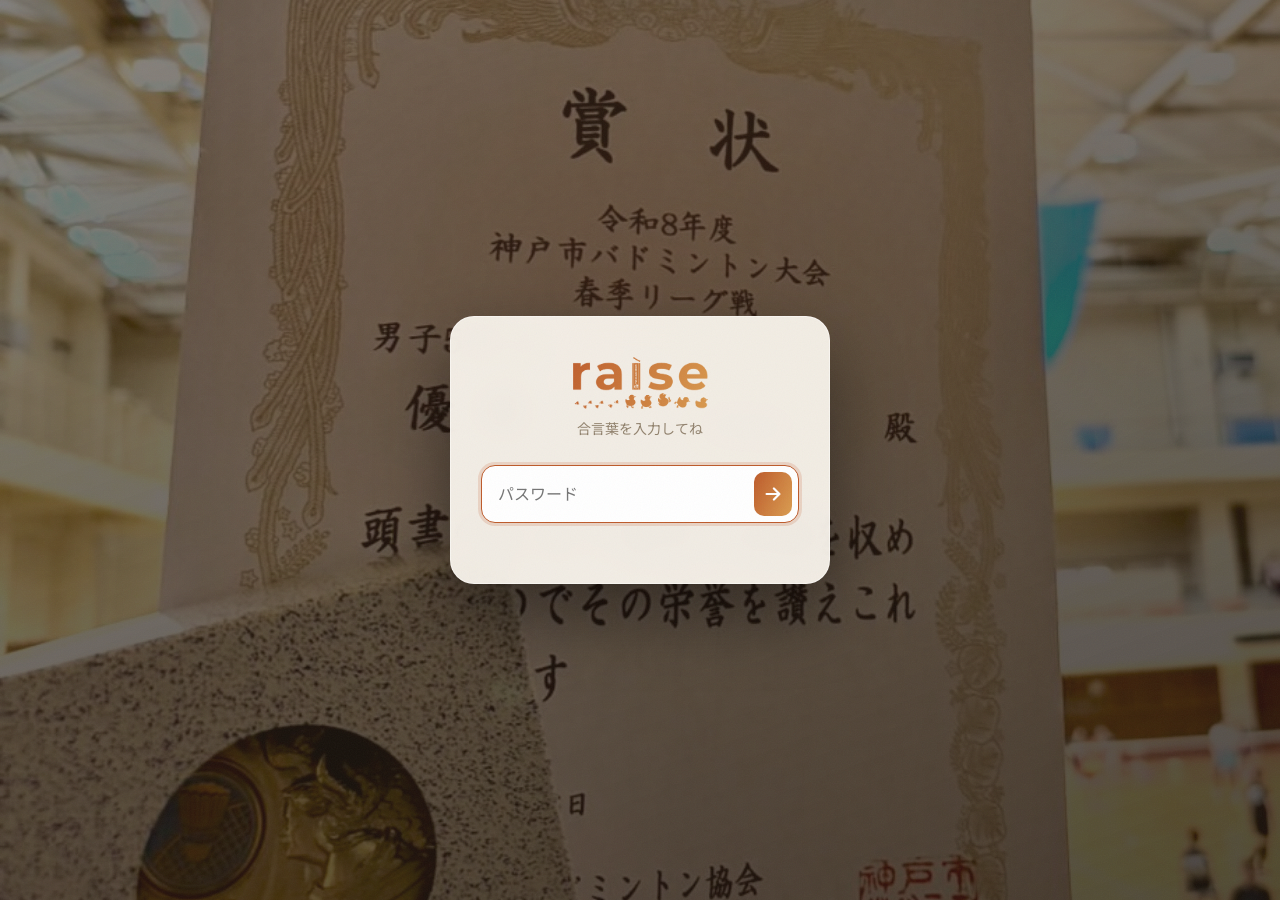
==== index.html @ 0c176c94 "お問い合わせ: 連絡先を必須に（メール/LINE名など） 送信者の連絡先が未記入だと返信できない穴を解消。連絡先欄を必須化し、メール以外 (LINE名等)も可に。本文に連絡先を明記＋メール形式ならRe" ====
<!DOCTYPE html>
<html lang="ja">
<head>
  <meta charset="UTF-8" />
  <meta name="viewport" content="width=device-width, initial-scale=1.0, viewport-fit=cover" />
  <meta name="theme-color" content="#f3ebdd" />
  <!-- iOSが住所/電話/日付を勝手にリンク(マップ等)化するのを無効化 -->
  <meta name="format-detection" content="telephone=no, date=no, address=no, email=no" />
  <title>raise | Badminton Team</title>
  <meta name="description" content="バドミントンチーム raise の公式ホームページ。神戸市バドミントン大会 春季リーグ戦 男子5部A 優勝。一緒に高みを目指す仲間を募集中。" />
  <link rel="preconnect" href="https://fonts.googleapis.com" />
  <link rel="preconnect" href="https://fonts.gstatic.com" crossorigin />
  <link href="https://fonts.googleapis.com/css2?family=Fraunces:ital,opsz,wght@0,9..144,500;0,9..144,600;0,9..144,900;1,9..144,500&family=Inter:wght@400;500;600;700;800;900&family=Noto+Sans+JP:wght@400;500;700;900&family=Shippori+Mincho:wght@500;600;700;800&display=swap" rel="stylesheet" />
  <link rel="stylesheet" href="styles.css?v=20260613e" />
</head>
<body>
  <!-- ===== ログインゲート ===== -->
  <div id="login" class="login">
    <!-- 背景はギャラリーの画像をランダムに流す（JSで gallery.json から生成）。
         下の4枚は読み込み前/失敗時のフォールバック。 -->
    <div class="login__slides" id="loginSlides" aria-hidden="true">
      <div class="login__slide" style="background-image:url('images/photo2.jpeg')"></div>
      <div class="login__slide" style="background-image:url('images/photo5.jpeg')"></div>
      <div class="login__slide" style="background-image:url('images/photo3.jpeg')"></div>
      <div class="login__slide" style="background-image:url('images/photo1.jpeg')"></div>
    </div>
    <div class="login__overlay" aria-hidden="true"></div>
    <form id="loginForm" class="login__card" autocomplete="off">
      <div class="login__logo" role="img" aria-label="raise"></div>
      <p class="login__lead">合言葉を入力してね</p>
      <div class="login__field">
        <input
          id="passcode"
          type="password"
          inputmode="text"
          placeholder="パスワード"
          aria-label="パスワード"
          autocomplete="off"
        />
        <button type="submit" class="login__btn" aria-label="入る">
          <svg viewBox="0 0 24 24" width="22" height="22" fill="none" stroke="currentColor" stroke-width="2.4" stroke-linecap="round" stroke-linejoin="round"><path d="M5 12h14M13 6l6 6-6 6"/></svg>
        </button>
      </div>
      <p id="loginError" class="login__error" role="alert"></p>
    </form>
  </div>

  <!-- ===== ホームページ本体 ===== -->
  <div id="site" class="site" hidden>
    <!-- ヘッダー -->
    <header class="header" id="header">
      <a href="#top" class="brand" aria-label="raise"></a>
      <nav class="nav" id="nav">
        <a href="#about">About</a>
        <a href="#champions">Champions</a>
        <a href="#gallery">Gallery</a>
        <a href="#movie">動画</a>
        <a href="#availability">空き状況</a>
        <a href="tools/yoyaku.html">予約準備</a>
        <a href="#join">Members</a>
        <a href="#contact">問い合わせ</a>
      </nav>
      <button class="nav-toggle" id="navToggle" aria-label="メニュー" aria-expanded="false">
        <span></span><span></span><span></span>
      </button>
    </header>

    <!-- ヒーロー（集合写真は切り取らず全体表示） -->
    <section class="hero" id="top">
      <div class="hero__inner">
        <div class="hero__text">
          <p class="hero__tag">BADMINTON TEAM</p>
          <h1 class="hero__title" aria-label="raise"></h1>
          <p class="hero__sub">挑戦。さらなる高みへ。</p>
          <p class="hero__lead"><span class="nowrap">年齢も経験も関係ない。</span><span class="nowrap">「うまくなりたい」という気持ちひとつで集まった、本気のバドミントンチーム</span></p>
          <div class="hero__actions">
            <a href="#availability" class="btn btn--primary">体育館の空き状況</a>
            <a href="#about" class="btn btn--ghost">チームを知る</a>
          </div>
        </div>
        <figure class="hero__photo">
          <img src="images/photo5.jpeg" alt="お揃いのチームTシャツで肩を組む raise のメンバー" loading="eager" />
        </figure>
      </div>
    </section>

    <!-- About -->
    <section class="section about" id="about">
      <div class="section__head reveal">
        <p class="section__tag">ABOUT</p>
        <h2 class="section__title">私たちについて</h2>
      </div>
      <div class="about__grid">
        <div class="about__text reveal">
          <p>
            <strong>raise（レイズ）</strong>は、バドミントンを通じて
            技術も気持ちも「引き上げていく」ことを大切にしているチームです。
          </p>
          <p>
            練習は夜の21:00〜23:00がメイン。基礎打ちから始めて、たっぷり練習、
            最後は試合形式で締めくくります。みんなで同じメニューに打ち込みます。
          </p>
        </div>
        <ul class="stats reveal">
          <li><span class="stats__num" data-count="9">0</span><span class="stats__label">メンバー</span></li>
          <li><span class="stats__num" data-count="2">0</span><span class="stats__label">週あたり練習</span></li>
          <li><span class="stats__num" data-count="1" data-suffix="冠">0</span><span class="stats__label">リーグ優勝</span></li>
        </ul>
      </div>

      <div class="features">
        <article class="feature reveal">
          <div class="feature__icon">
            <svg viewBox="0 0 24 24" fill="none" stroke="currentColor" stroke-width="1.6" stroke-linecap="round" stroke-linejoin="round"><path d="M5 4.5H19l-5.3 11.8h-3.4L5 4.5Z"/><path d="M7.5 4.5 10.7 16.3M12 4.5v11.8M16.5 4.5 13.3 16.3"/><circle cx="12" cy="18.7" r="2.6"/></svg>
          </div>
          <h3>練習が中心</h3>
          <p>基礎打ち30分→練習1時間→試合30分。練習がメインで、大会が近いと試合を回す日も</p>
        </article>
        <article class="feature reveal">
          <div class="feature__icon">
            <svg viewBox="0 0 24 24" fill="none" stroke="currentColor" stroke-width="1.6" stroke-linecap="round" stroke-linejoin="round"><circle cx="8.5" cy="8" r="2.7"/><path d="M3.5 20a5 5 0 0 1 10 0"/><circle cx="16" cy="8.7" r="2.2"/><path d="M14.5 13.6A4.8 4.8 0 0 1 20.5 18"/></svg>
          </div>
          <h3>あたたかい仲間</h3>
          <p>年齢も経験もバラバラ。それでも本気で打ち込める仲間たち</p>
        </article>
        <article class="feature reveal">
          <div class="feature__icon">
            <svg viewBox="0 0 24 24" fill="none" stroke="currentColor" stroke-width="1.6" stroke-linecap="round" stroke-linejoin="round"><path d="M7 4.5h10v4a5 5 0 0 1-10 0v-4Z"/><path d="M7 6.5H4.2v1.6a2.8 2.8 0 0 0 2.8 2.8M17 6.5h2.8v1.6a2.8 2.8 0 0 1-2.8 2.8"/><path d="M12 13.4V17M9 20.5h6M9.8 20.5l.4-3.6h3.6l.4 3.6"/></svg>
          </div>
          <h3>大会で勝つ</h3>
          <p>市民大会やリーグ戦に挑戦。本気で勝ちにいく。</p>
        </article>
      </div>
    </section>

    <!-- Champions（優勝） -->
    <section class="section champions" id="champions">
      <div class="champions__grid">
        <figure class="champions__photo reveal">
          <img src="images/photo1.jpeg" alt="神戸市バドミントン大会 春季リーグ戦 男子5部A 優勝の賞状とメダル" loading="lazy" />
        </figure>
        <div class="champions__text reveal">
          <p class="section__tag">CHAMPIONS</p>
          <h2 class="section__title">優勝、つかみました。</h2>
          <p class="champions__lead">
            令和8年度 神戸市バドミントン大会 春季リーグ戦・男子5部A。
            チーム raise は<strong>初出場で優勝</strong>を果たしました。次は4部！
          </p>
          <ul class="champions__list">
            <li><span>大会</span>神戸市バドミントン大会 春季リーグ戦</li>
            <li><span>部門</span>男子5部A</li>
            <li><span>結果</span>初出場で優勝 <svg class="ico-inline ico-inline--brand" viewBox="0 0 24 24" fill="none" stroke="currentColor" stroke-width="1.7" stroke-linecap="round" stroke-linejoin="round"><circle cx="12" cy="15" r="5"/><path d="M12 13.2v3.6M10.3 14.4l3.4 1.2M10.3 15.6l3.4-1.2"/><path d="m8.5 9.5-3-6.5M15.5 9.5l3-6.5M8.5 3h7"/></svg></li>
          </ul>
        </div>
      </div>
    </section>

    <!-- Spirit（円陣・全体表示） -->
    <section class="section spirit" id="spirit">
      <div class="spirit__grid">
        <div class="spirit__text reveal">
          <p class="section__tag">TEAM SPIRIT</p>
          <h2 class="spirit__quote">ひとつになって、<br />勝ちにいく。</h2>
          <p class="spirit__lead"><span class="nowrap">コートに立つ前の円陣。</span><span class="nowrap">声を出し、目を合わせ、</span><span class="nowrap">ここから raise はひとつになる。</span></p>
        </div>
        <figure class="spirit__photo reveal">
          <img src="images/photo2.jpeg" alt="試合前の円陣" loading="lazy" />
        </figure>
      </div>
    </section>

    <!-- Gallery（写真ギャラリー・全体表示のマソンリー） -->
    <section class="section gallery" id="gallery">
      <div class="section__head reveal">
        <p class="section__tag">GALLERY</p>
        <h2 class="section__title">ギャラリー</h2>
        <p class="section__desc">活動の様子</p>
      </div>
      <div class="gallery-tools reveal">
        <button type="button" class="btn btn--ghost gallery-tools__edit" id="galleryEditToggle">写真を編集</button>
        <div class="gallery-tools__actions is-hidden" id="galleryEditActions">
          <span class="gallery-tools__count" id="gallerySelCount">0枚選択中</span>
          <button type="button" class="btn gallery-tools__del" id="gallerySelDelete">選択を削除</button>
          <button type="button" class="btn btn--primary" id="galleryEditDone">完了</button>
        </div>
      </div>
      <p class="gallery-tools__hint is-hidden" id="galleryEditHint">タップで選択／名前を入力して「完了」で保存</p>
      <div class="gallery-grid reveal" id="galleryGrid">
        <figure class="gallery__item">
          <img src="images/photo5.jpeg" alt="お揃いのチームTシャツで肩を組む raise のメンバー" loading="lazy" />
        </figure>
        <figure class="gallery__item">
          <img src="images/photo2.jpeg" alt="試合前の円陣" loading="lazy" />
        </figure>
        <figure class="gallery__item">
          <img src="images/photo3.jpeg" alt="優勝メダルと賞状を手にするメンバー" loading="lazy" />
        </figure>
        <figure class="gallery__item">
          <img src="images/photo1.jpeg" alt="優勝の賞状とメダル" loading="lazy" />
        </figure>
      </div>

      <!-- 写真の追加（編集モード内に表示） -->
      <div class="uploader reveal is-hidden" id="photoUploader">
        <p class="uploader__title">写真を追加</p>
        <form class="uploader__form" id="photoUpForm">
          <label class="uploader__drop" id="photoDrop">
            <input type="file" id="photoFiles" accept="image/*" multiple hidden />
            <span>タップして写真を選択（複数OK）</span>
          </label>
          <div class="uploader__previews" id="photoPreviews"></div>
          <div class="uploader__foot">
            <button type="submit" class="btn btn--primary">登録する</button>
          </div>
          <p class="uploader__msg" id="photoMsg" role="status"></p>
        </form>
      </div>
    </section>

    <!-- Movie（参考動画 + 暗号化された限定動画） -->
    <section class="section movie" id="movie">
      <div class="section__head reveal">
        <p class="section__tag">MOVIE</p>
        <h2 class="section__title">練習動画</h2>
        <p class="section__desc">非公開動画はYouTubeでログインして再生、限定公開動画はパスワードを入れたら見られます。</p>
      </div>

      <div class="gallery-tools reveal">
        <button type="button" class="btn btn--ghost" id="videoEditToggle">動画を編集</button>
      </div>
      <p class="gallery-tools__hint is-hidden" id="videoEditHint">名前を直すと「編集をやめる」で保存・×で削除。下のフォームから追加もできるよ</p>

      <!-- 非公開動画（🔒・YouTubeで再生） -->
      <div class="vault reveal">
        <div class="vault__head">
          <span class="vault__lock"><svg viewBox="0 0 24 24" fill="none" stroke="currentColor" stroke-width="1.7" stroke-linecap="round" stroke-linejoin="round"><rect x="4.5" y="10" width="15" height="10.5" rx="2.4"/><path d="M8 10V7a4 4 0 0 1 8 0v3"/><circle cx="12" cy="15" r="1.4"/><path d="M12 16.4v1.8"/></svg></span>
          <div>
            <strong>非公開動画</strong>
            <p>タイトルをタップするとYouTubeで再生</p>
          </div>
        </div>
        <div class="video-list" id="videoGrid"></div>
      </div>

      <!-- 限定公開動画（🔗・パスワード保護でサイト内再生） -->
      <div class="vault reveal" id="vault">
        <div class="vault__head">
          <span class="vault__lock"><svg viewBox="0 0 24 24" fill="none" stroke="currentColor" stroke-width="1.7" stroke-linecap="round" stroke-linejoin="round"><path d="M9.5 14.5 14.5 9.5"/><path d="M11.4 7.6 13 6a3.7 3.7 0 0 1 5.2 5.2l-1.6 1.6"/><path d="M12.6 16.4 11 18a3.7 3.7 0 0 1-5.2-5.2l1.6-1.6"/></svg></span>
          <div>
            <strong>限定公開動画（メンバー限定）</strong>
            <p>メンバー限定の動画。パスワードを入力してね</p>
          </div>
        </div>
        <form class="vault__form" id="vaultForm" autocomplete="off">
          <input type="password" id="vaultPass" placeholder="動画用パスワード（数字）" aria-label="動画用パスワード（数字）" inputmode="numeric" pattern="[0-9]*" autocomplete="off" />
          <button type="submit" class="btn btn--primary">開く</button>
        </form>
        <p class="vault__msg" id="vaultMsg" role="status"></p>
        <div class="video-list" id="vaultGrid"></div>
      </div>

      <!-- 動画の追加（編集モード内に表示） -->
      <div class="uploader reveal is-hidden" id="videoUploader">
        <p class="uploader__title">動画を追加</p>
        <form class="uploader__form" id="videoUpForm">
          <div class="uploader__type" role="radiogroup" aria-label="動画の種類">
            <label><input type="radio" name="videoType" value="private" checked /> 非公開（YouTubeで再生）</label>
            <label><input type="radio" name="videoType" value="unlisted" /> 限定公開（サイト内で再生）</label>
          </div>
          <div class="uploader__rows" id="videoRows"></div>
          <button type="button" class="uploader__addrow" id="videoAddRow">＋ 行を追加</button>
          <div class="uploader__foot">
            <button type="submit" class="btn btn--primary">登録する</button>
          </div>
          <p class="uploader__msg" id="videoMsg" role="status"></p>
        </form>
      </div>
    </section>

    <!-- Availability（空き状況カレンダー） -->
    <section class="section calendar" id="availability">
      <div class="section__head reveal">
        <p class="section__tag">AVAILABILITY</p>
        <h2 class="section__title">体育館の空き状況</h2>
        <p class="section__desc">あじさいネット（神戸市 施設予約）の情報をもとに、自動で取得</p>
      </div>
      <div class="cal reveal" id="cal">
        <div class="cal__bar">
          <div class="cal__gyms" id="calGyms" role="tablist" aria-label="体育館の選択"></div>
          <div class="cal__nav">
            <button type="button" id="calPrev" class="cal__navbtn" aria-label="前の月">‹</button>
            <span id="calMonth" class="cal__month">—</span>
            <button type="button" id="calNext" class="cal__navbtn" aria-label="次の月">›</button>
          </div>
        </div>
        <div class="cal__slotbar">
          <span class="cal__slotlabel">時間帯</span>
          <div class="cal__slots" id="calSlots" role="tablist" aria-label="時間帯の選択"></div>
        </div>
        <div class="cal__legend">
          <span><i class="dot dot--ok2"></i>2面以上</span>
          <span><i class="dot dot--ok"></i>空き</span>
          <span><i class="dot dot--full"></i>予約済み</span>
          <span><i class="dot dot--closed"></i>休館</span>
          <span><i class="dot dot--none"></i>情報なし</span>
          <span class="cal__taphint">日付をタップで全時間帯を表示</span>
        </div>
        <div class="cal__weekdays">
          <span>日</span><span>月</span><span>火</span><span>水</span><span>木</span><span>金</span><span>土</span>
        </div>
        <div class="cal__grid" id="calGrid"></div>
        <div class="cal__detail" id="calDetail"></div>
        <p class="cal__meta">
          <span class="cal__updated"><svg class="ico-inline" viewBox="0 0 24 24" fill="none" stroke="currentColor" stroke-width="1.7" stroke-linecap="round" stroke-linejoin="round"><circle cx="12" cy="12" r="8.5"/><path d="M12 7v5l3.2 2"/></svg> 最終更新: <span id="calUpdated">—</span></span>
          <a id="calSource" class="cal__source" href="https://shisetsu-yoyaku.jp/ajisai/yoyaku/ShisetsuMultiSelect.cgi" target="_blank" rel="noopener">公式サイトで予約する ↗</a>
        </p>
      </div>
      <div class="cal__notify is-hidden" id="calNotify">
        <p class="cal__notifylead">21:00〜23:00などに空きが出たらLINEでお知らせ。友だち追加で受け取れます。</p>
        <a id="lineAddBtn" class="btn line-btn" href="#" target="_blank" rel="noopener">
          <svg viewBox="0 0 24 24" width="20" height="20" fill="currentColor" aria-hidden="true"><path d="M12 2C6.5 2 2 5.7 2 10.2c0 4 3.6 7.4 8.5 8 .33.07.78.22.9.5.1.26.07.66.03.92l-.14.86c-.04.26-.2 1 .9.55 1.1-.46 5.9-3.48 8.05-5.96C21.6 13.4 22 11.9 22 10.2 22 5.7 17.5 2 12 2Z"/></svg>
          LINEで空き通知を受け取る
        </a>
      </div>
      <div class="cal__attackwrap">
        <a class="btn btn--primary" href="tools/yoyaku.html">⏱ 予約アタック準備を開く</a>
        <p class="cal__attackhint">0時の先着予約に向けた時計＆手順メモ（別ページ）</p>
      </div>
    </section>

    <!-- Schedule -->
    <section class="section schedule" id="schedule">
      <div class="section__head reveal">
        <p class="section__tag">SCHEDULE</p>
        <h2 class="section__title">活動スケジュール</h2>
        <p class="section__desc">基本の活動の流れ</p>
      </div>
      <div class="timeline">
        <div class="timeline__item reveal">
          <div class="timeline__day">夜</div>
          <div class="timeline__body">
            <h3>メイン練習</h3>
            <p class="timeline__time">21:00 – 23:00</p>
            <p>基礎打ち 30分 → 練習 1時間 → 試合 30分 の流れがメイン</p>
          </div>
        </div>
        <div class="timeline__item reveal">
          <div class="timeline__day">練習</div>
          <div class="timeline__body">
            <h3>練習中心</h3>
            <p class="timeline__time">毎回</p>
            <p>基礎打ちとパターン練習をじっくり。大会が近いと試合を回すことも。</p>
          </div>
        </div>
        <div class="timeline__item reveal">
          <div class="timeline__day">大会</div>
          <div class="timeline__body">
            <h3>大会・リーグ戦</h3>
            <p class="timeline__time">月1程度</p>
            <p>市民大会や神戸市リーグ戦に挑戦</p>
          </div>
        </div>
      </div>
    </section>

    <!-- Join -->
    <section class="section join" id="join">
      <div class="join__card reveal">
        <p class="section__tag">MEMBERS</p>
        <h2 class="join__title">次のシーズンも、高みへ。</h2>
        <p class="join__lead">
          連絡はチームのLINEで。<br />
          次も、みんなで全力で勝ちにいこう。
        </p>
        <div class="join__actions">
          <a href="#top" class="btn btn--primary">トップへ戻る</a>
        </div>
      </div>
    </section>

    <!-- Contact（お問い合わせ・Worker経由でメール送信） -->
    <section class="section contact" id="contact">
      <div class="section__head reveal">
        <p class="section__tag">CONTACT</p>
        <h2 class="section__title">お問い合わせ</h2>
        <p class="section__desc">見学・入会・その他、お気軽にどうぞ</p>
      </div>
      <form class="contact__form reveal" id="contactForm" autocomplete="on">
        <input type="text" id="cfName" placeholder="お名前" aria-label="お名前" required />
        <input type="text" id="cfEmail" placeholder="連絡先（メールアドレス または LINE名など）" aria-label="連絡先" autocomplete="email" required />
        <textarea id="cfMessage" placeholder="メッセージ" aria-label="メッセージ" rows="5" required></textarea>
        <!-- スパム対策の隠し項目（人間は入力しない） -->
        <input type="text" id="cfCompany" tabindex="-1" autocomplete="off" aria-hidden="true" class="is-hidden" />
        <button type="submit" class="btn btn--primary">送信する</button>
        <p class="contact__msg" id="contactMsg" role="status"></p>
      </form>
    </section>

    <!-- Footer（ロゴ） -->
    <!-- これからやること（Next Action / 開発メモ） -->
    <section class="section roadmap" id="roadmap">
      <div class="section__head reveal">
        <p class="section__tag">NEXT ACTION</p>
        <h2 class="section__title">これからやること</h2>
        <p class="section__desc">このサイトに足していきたい機能のメモ</p>
      </div>
      <ul class="roadmap__list reveal">
        <li>動画を追加していく（非公開動画はアップ時にタイトルを共有）</li>
        <li>写真をギャラリーに追加していく</li>
        <li>体育館の予約を毎晩0時に自動化（予約サイトのログイン方法・予約手順を確認して設計）</li>
      </ul>
    </section>

    <footer class="footer">
      <img class="footer__logo" src="images/photo4.jpeg" alt="raise ロゴ" loading="lazy" />
      <p class="footer__copy">© <span id="year"></span> raise Badminton Team. All rights reserved.</p>
      <a href="#top" class="footer__top" aria-label="ページの先頭へ">↑</a>
    </footer>
  </div>

  <!-- ライトボックス（ギャラリー拡大表示） -->
  <div class="lightbox" id="lightbox" hidden>
    <button type="button" class="lightbox__close" id="lbClose" aria-label="閉じる">×</button>
    <button type="button" class="lightbox__nav lightbox__nav--prev" id="lbPrev" aria-label="前の写真">‹</button>
    <figure class="lightbox__body">
      <img id="lbImg" src="" alt="" />
      <figcaption id="lbCap"></figcaption>
    </figure>
    <button type="button" class="lightbox__nav lightbox__nav--next" id="lbNext" aria-label="次の写真">›</button>
  </div>

  <!-- フィルムグレイン -->
  <div class="grain" aria-hidden="true"></div>

  <!-- ?v= はキャッシュ対策。script.js / styles.css を更新したらこの番号も上げる -->
  <script src="script.js?v=20260613e"></script>
</body>
</html>
---- styles.css ----
/* ===== Design tokens (beige theme) ===== */
:root {
  --bg: #f5ecdc;
  --bg-soft: #efe4d1;
  --card: #fffdf8;
  --text: #322b22;
  --muted: #8a7c69;
  --line: rgba(60, 45, 25, 0.12);
  --brand: #c2622e;       /* terracotta */
  --brand-2: #d99a4e;     /* warm gold */
  --gold: #b58a3c;
  --grad: linear-gradient(120deg, #c2622e 0%, #d99a4e 100%);
  --radius: 18px;
  --shadow: 0 20px 50px rgba(80, 55, 25, 0.16);
  --shadow-soft: 0 10px 30px rgba(80, 55, 25, 0.1);
  --maxw: 1120px;
}

* { box-sizing: border-box; margin: 0; padding: 0; }
html { scroll-behavior: smooth; }
body {
  font-family: "Inter", "Noto Sans JP", system-ui, -apple-system, sans-serif;
  background: var(--bg);
  color: var(--text);
  line-height: 1.7;
  -webkit-font-smoothing: antialiased;
  overflow-x: hidden;
}
a { color: inherit; text-decoration: none; }
img { max-width: 100%; display: block; }
/* 文章を文節ごとに区切り、語の途中で改行されないようにする（日本語向け） */
.nowrap { display: inline-block; }

/* ===== ログインゲート ===== */
.login {
  position: fixed;
  inset: 0;
  z-index: 100;
  display: grid;
  place-items: center;
  padding: 24px;
  background: #2a221b;
}
.login__bg {
  position: absolute;
  inset: 0;
  background: url("images/photo2.jpeg") center/cover no-repeat;
  transform: scale(1.05);
  filter: saturate(1.05);
}
.login__overlay {
  position: absolute;
  inset: 0;
  z-index: 2;
  background:
    linear-gradient(160deg, rgba(40, 30, 20, 0.55), rgba(30, 22, 14, 0.78)),
    radial-gradient(60% 60% at 50% 30%, rgba(194, 98, 46, 0.28), transparent 70%);
}
.login__card {
  position: relative;
  z-index: 3;
  width: min(100%, 380px);
  background: rgba(255, 251, 244, 0.92);
  backdrop-filter: blur(14px);
  border: 1px solid rgba(255, 255, 255, 0.5);
  border-radius: 24px;
  padding: 40px 30px 30px;
  text-align: center;
  box-shadow: 0 30px 70px rgba(0, 0, 0, 0.45);
  animation: rise 0.7s cubic-bezier(0.2, 0.7, 0.2, 1) both;
}
@keyframes rise {
  from { opacity: 0; transform: translateY(24px); }
  to { opacity: 1; transform: translateY(0); }
}
.login__logo {
  font-size: 44px;
  font-weight: 900;
  letter-spacing: -0.03em;
  background: var(--grad);
  -webkit-background-clip: text;
  background-clip: text;
  color: transparent;
}
.login__lead { color: var(--muted); margin: 8px 0 24px; font-size: 14px; }
.login__field {
  display: flex;
  gap: 8px;
  background: #fff;
  border: 1px solid var(--line);
  border-radius: 14px;
  padding: 6px 6px 6px 16px;
  transition: border-color 0.25s, box-shadow 0.25s;
}
.login__field:focus-within {
  border-color: var(--brand);
  box-shadow: 0 0 0 3px rgba(194, 98, 46, 0.18);
}
.login__field input {
  flex: 1;
  background: none;
  border: none;
  outline: none;
  color: var(--text);
  font-size: 16px;
  font-family: inherit;
}
.login__btn {
  display: grid;
  place-items: center;
  width: 44px;
  height: 44px;
  border: none;
  border-radius: 10px;
  background: var(--grad);
  color: #fff;
  cursor: pointer;
  transition: transform 0.2s, filter 0.2s;
}
.login__btn:hover { transform: translateX(2px); filter: brightness(1.06); }
.login__error { color: #c0392b; font-size: 13px; min-height: 18px; margin-top: 12px; }
.login__hint { color: var(--muted); font-size: 12px; opacity: 0.7; margin-top: 6px; }
.login.shake .login__card { animation: shake 0.4s; }
@keyframes shake {
  0%, 100% { transform: translateX(0); }
  20%, 60% { transform: translateX(-9px); }
  40%, 80% { transform: translateX(9px); }
}

/* ===== Header ===== */
.header {
  position: fixed;
  top: 0; left: 0; right: 0;
  z-index: 50;
  display: flex;
  align-items: center;
  justify-content: space-between;
  padding: 18px clamp(20px, 5vw, 48px);
  transition: background 0.3s, backdrop-filter 0.3s, padding 0.3s, box-shadow 0.3s;
}
.header.scrolled {
  background: rgba(245, 236, 220, 0.85);
  backdrop-filter: blur(14px);
  box-shadow: 0 4px 20px rgba(80, 55, 25, 0.08);
  padding-top: 12px;
  padding-bottom: 12px;
}
/* ヘッダーのロゴ：フッターの画像(白抜き)をマスクにして、ブランド色で表示 */
.brand {
  display: block;
  width: 116px;
  height: 42px;
  background: var(--grad);
  -webkit-mask: url("images/raise-logo.png") left center / contain no-repeat;
  mask: url("images/raise-logo.png") left center / contain no-repeat;
}
@media (max-width: 480px) { .brand { width: 100px; height: 36px; } }
.nav { display: flex; gap: 28px; }
.nav a {
  font-size: 14px;
  font-weight: 600;
  color: var(--muted);
  position: relative;
  transition: color 0.2s;
}
.nav a::after {
  content: "";
  position: absolute;
  left: 0; bottom: -6px;
  width: 0; height: 2px;
  background: var(--grad);
  transition: width 0.25s;
}
.nav a:hover { color: var(--text); }
.nav a:hover::after { width: 100%; }

.nav-toggle {
  display: none;
  flex-direction: column;
  gap: 5px;
  background: none;
  border: none;
  cursor: pointer;
  padding: 6px;
}
.nav-toggle span {
  width: 26px; height: 2px;
  background: var(--text);
  border-radius: 2px;
  transition: transform 0.3s, opacity 0.3s;
}
.nav-toggle[aria-expanded="true"] span:nth-child(1) { transform: translateY(7px) rotate(45deg); }
.nav-toggle[aria-expanded="true"] span:nth-child(2) { opacity: 0; }
.nav-toggle[aria-expanded="true"] span:nth-child(3) { transform: translateY(-7px) rotate(-45deg); }

@media (max-width: 820px) {
  .nav-toggle { display: flex; }
  .nav {
    position: fixed;
    top: 0; right: 0;
    height: 100vh;
    width: min(76vw, 300px);
    flex-direction: column;
    justify-content: center;
    gap: 30px;
    padding: 0 40px;
    background: rgba(247, 240, 228, 0.97);
    backdrop-filter: blur(18px);
    border-left: 1px solid var(--line);
    box-shadow: -10px 0 40px rgba(80, 55, 25, 0.12);
    transform: translateX(100%);
    transition: transform 0.35s cubic-bezier(0.2, 0.7, 0.2, 1);
  }
  .nav.open { transform: translateX(0); }
  .nav a { font-size: 20px; }
}

/* ===== Hero (ベージュ・集合写真は全体表示) ===== */
.hero {
  position: relative;
  min-height: 100svh;
  display: flex;
  align-items: center;
  padding: 120px clamp(20px, 5vw, 48px) 90px;
  background:
    radial-gradient(50% 50% at 12% 18%, rgba(217, 154, 78, 0.22), transparent 60%),
    radial-gradient(48% 48% at 90% 85%, rgba(194, 98, 46, 0.14), transparent 62%);
  overflow: hidden;
}
.hero__inner {
  position: relative;
  max-width: var(--maxw);
  margin: 0 auto;
  width: 100%;
  display: grid;
  grid-template-columns: 1fr 1.05fr;
  gap: clamp(32px, 6vw, 64px);
  align-items: center;
}
.hero__tag {
  font-size: 13px;
  font-weight: 700;
  letter-spacing: 0.35em;
  color: var(--brand);
  margin-bottom: 12px;
  animation: rise 0.7s 0.05s both;
}
.hero__title {
  font-size: clamp(72px, 13vw, 128px);
  font-weight: 900;
  line-height: 0.9;
  letter-spacing: -0.04em;
  background: var(--grad);
  -webkit-background-clip: text;
  background-clip: text;
  color: transparent;
  animation: rise 0.8s 0.1s both;
}
.hero__sub {
  font-size: clamp(20px, 4.2vw, 30px);
  font-weight: 700;
  margin-top: 10px;
  animation: rise 0.8s 0.2s both;
}
.hero__lead {
  color: var(--muted);
  font-size: clamp(15px, 2.2vw, 17px);
  margin-top: 20px;
  max-width: 540px;
  animation: rise 0.8s 0.36s both;
}
.hero__actions {
  display: flex;
  gap: 14px;
  flex-wrap: wrap;
  margin-top: 32px;
  animation: rise 0.8s 0.44s both;
}
.hero__photo {
  margin: 0;
  border-radius: 22px;
  overflow: hidden;
  background: #fffdf8;
  border: 6px solid #fffdf8;
  box-shadow: var(--shadow);
  rotate: 1deg;
  animation: rise 0.9s 0.2s both;
}
/* 集合写真は切り取らず全体を表示 */
.hero__photo img { width: 100%; height: auto; display: block; border-radius: 16px; }
@media (max-width: 820px) {
  .hero { padding-top: 110px; align-items: flex-start; }
  .hero__inner { grid-template-columns: 1fr; gap: 34px; }
  .hero__photo { rotate: 0deg; order: 2; }
}
/* ===== Buttons ===== */
.btn {
  display: inline-flex;
  align-items: center;
  justify-content: center;
  padding: 14px 30px;
  border-radius: 999px;
  font-weight: 700;
  font-size: 15px;
  transition: transform 0.2s, box-shadow 0.2s, background 0.2s, border-color 0.2s;
}
.btn--primary {
  background: var(--grad);
  color: #fff;
  box-shadow: 0 12px 28px rgba(194, 98, 46, 0.32);
}
.btn--primary:hover { transform: translateY(-3px); box-shadow: 0 18px 38px rgba(194, 98, 46, 0.42); }
.btn--ghost {
  border: 1px solid var(--line);
  color: var(--text);
  background: rgba(255, 255, 255, 0.5);
}
.btn--ghost:hover { transform: translateY(-3px); border-color: var(--brand); }
.btn--light {
  border: 1px solid rgba(255, 255, 255, 0.55);
  color: #fff;
  background: rgba(255, 255, 255, 0.12);
  backdrop-filter: blur(6px);
}
.btn--light:hover { transform: translateY(-3px); background: rgba(255, 255, 255, 0.22); }

/* ===== Sections ===== */
.section {
  max-width: var(--maxw);
  margin: 0 auto;
  padding: clamp(70px, 12vw, 130px) clamp(20px, 5vw, 48px);
}
.section__head { text-align: center; margin-bottom: 56px; }
.section__tag {
  font-size: 12px;
  font-weight: 700;
  letter-spacing: 0.32em;
  color: var(--brand);
  margin-bottom: 14px;
}
.section__title {
  font-size: clamp(30px, 6vw, 48px);
  font-weight: 800;
  letter-spacing: -0.02em;
}
.section__desc { color: var(--muted); margin-top: 14px; font-size: 15px; }

/* ===== About ===== */
.about__grid {
  display: grid;
  grid-template-columns: 1.3fr 1fr;
  gap: 48px;
  align-items: center;
  margin-bottom: 70px;
}
.about__text p { color: var(--muted); font-size: 16px; margin-bottom: 18px; }
.about__text strong { color: var(--text); }
.stats { list-style: none; display: grid; gap: 16px; }
.stats li {
  background: var(--card);
  border: 1px solid var(--line);
  border-radius: var(--radius);
  padding: 20px 24px;
  display: flex;
  align-items: baseline;
  gap: 14px;
  box-shadow: var(--shadow-soft);
}
.stats__num {
  font-size: 40px;
  font-weight: 900;
  background: var(--grad);
  -webkit-background-clip: text;
  background-clip: text;
  color: transparent;
  line-height: 1;
}
.stats__label { color: var(--muted); font-size: 14px; }

.features {
  display: grid;
  grid-template-columns: repeat(3, 1fr);
  gap: 20px;
}
.feature {
  background: var(--card);
  border: 1px solid var(--line);
  border-radius: var(--radius);
  padding: 30px 26px;
  box-shadow: var(--shadow-soft);
  transition: transform 0.3s, box-shadow 0.3s;
}
.feature:hover { transform: translateY(-6px); box-shadow: var(--shadow); }
.feature__icon {
  width: 64px; height: 64px;
  display: grid;
  place-items: center;
  border-radius: 16px;
  background: linear-gradient(135deg, rgba(217, 154, 78, 0.2), rgba(194, 98, 46, 0.14));
  margin-bottom: 18px;
  color: var(--brand);
}
.feature__icon svg { width: 32px; height: 32px; }

/* テキスト中に置く小さなアイコン */
.ico-inline { width: 1.05em; height: 1.05em; vertical-align: -0.18em; }
.ico-inline--brand { color: var(--brand); }
.feature h3 { font-size: 19px; margin-bottom: 10px; }
.feature p { color: var(--muted); font-size: 14.5px; }

/* ===== Champions ===== */
.champions__grid {
  display: grid;
  grid-template-columns: 0.85fr 1.15fr;
  gap: clamp(28px, 5vw, 56px);
  align-items: center;
}
.champions__photo {
  border-radius: 22px;
  overflow: hidden;
  box-shadow: var(--shadow);
  border: 6px solid #fffdf8;
  rotate: -1.5deg;
}
.champions__photo img { width: 100%; aspect-ratio: 4 / 5; object-fit: cover; }
.champions__lead { color: var(--muted); font-size: 16px; margin: 16px 0 24px; }
.champions__lead strong { color: var(--brand); }
.champions__list { list-style: none; display: grid; gap: 10px; }
.champions__list li {
  display: flex;
  align-items: center;
  gap: 14px;
  font-weight: 600;
  font-size: 15px;
  padding-bottom: 10px;
  border-bottom: 1px dashed var(--line);
}
.champions__list span {
  flex: 0 0 70px;
  font-size: 12px;
  font-weight: 700;
  letter-spacing: 0.1em;
  color: var(--brand);
}
@media (max-width: 760px) {
  .champions__grid { grid-template-columns: 1fr; }
  .champions__photo { rotate: 0deg; max-width: 360px; margin: 0 auto; }
}

/* ===== Spirit (円陣・全体表示) ===== */
.spirit__grid {
  display: grid;
  grid-template-columns: 1fr 1fr;
  gap: clamp(28px, 5vw, 56px);
  align-items: center;
}
.spirit__quote {
  font-size: clamp(32px, 6vw, 52px);
  font-weight: 900;
  letter-spacing: 0.01em;
  line-height: 1.25;
  margin-top: 8px;
}
.spirit__lead { margin-top: 18px; font-size: 16px; color: var(--muted); max-width: 420px; }
.spirit__photo {
  margin: 0;
  border-radius: 22px;
  overflow: hidden;
  background: #fffdf8;
  border: 6px solid #fffdf8;
  box-shadow: var(--shadow);
  rotate: -1deg;
}
/* 円陣の写真も切り取らず全体を表示 */
.spirit__photo img { width: 100%; height: auto; display: block; border-radius: 16px; }
@media (max-width: 760px) {
  .spirit__grid { grid-template-columns: 1fr; }
  .spirit__photo { rotate: 0deg; order: 2; }
}

/* ===== Schedule ===== */
.timeline { display: grid; gap: 16px; max-width: 760px; margin: 0 auto; }
.timeline__item {
  display: flex;
  gap: 22px;
  align-items: center;
  background: var(--card);
  border: 1px solid var(--line);
  border-radius: var(--radius);
  padding: 22px 26px;
  box-shadow: var(--shadow-soft);
  transition: transform 0.3s, box-shadow 0.3s;
}
.timeline__item:hover { transform: translateX(6px); box-shadow: var(--shadow); }
.timeline__day {
  flex: 0 0 64px;
  height: 64px;
  display: grid;
  place-items: center;
  font-size: 20px;
  font-weight: 900;
  border-radius: 16px;
  background: var(--grad);
  color: #fff;
}
.timeline__body h3 { font-size: 18px; }
.timeline__time { color: var(--brand); font-weight: 700; font-size: 14px; margin: 2px 0 6px; }
.timeline__body p:last-child { color: var(--muted); font-size: 14px; }

/* ===== Join ===== */
.join { display: grid; place-items: center; }
.join__card {
  position: relative;
  width: 100%;
  max-width: 820px;
  text-align: center;
  padding: clamp(40px, 7vw, 70px);
  border-radius: 28px;
  background:
    radial-gradient(60% 100% at 50% 0%, rgba(217, 154, 78, 0.18), transparent 70%),
    var(--card);
  border: 1px solid var(--line);
  box-shadow: var(--shadow);
  overflow: hidden;
}
.join__card::before {
  content: "";
  position: absolute;
  inset: 0;
  padding: 1.5px;
  border-radius: 28px;
  background: var(--grad);
  -webkit-mask: linear-gradient(#000 0 0) content-box, linear-gradient(#000 0 0);
  -webkit-mask-composite: xor;
  mask-composite: exclude;
  opacity: 0.6;
  pointer-events: none;
}
.join__title { font-size: clamp(28px, 6vw, 44px); font-weight: 800; margin: 14px 0 16px; letter-spacing: -0.02em; }
.join__lead { color: var(--muted); font-size: 16px; }
.join__actions { display: flex; gap: 14px; justify-content: center; flex-wrap: wrap; margin-top: 32px; }
.join__note { color: var(--muted); font-size: 12px; opacity: 0.7; margin-top: 22px; }

/* ===== Gallery (マソンリー・写真は全体表示) ===== */
.gallery-grid {
  column-count: 2;
  column-gap: 16px;
  max-width: 680px;
  margin: 0 auto;
}
.gallery__item {
  position: relative;
  margin: 0 0 16px;
  break-inside: avoid;
  border-radius: var(--radius);
  overflow: hidden;
  box-shadow: var(--shadow-soft);
  transition: transform 0.3s ease, box-shadow 0.3s ease;
  /* タップ時のハイライトのチラつきを抑える */
  -webkit-tap-highlight-color: transparent;
}
/* 写真は全体表示。長押しでそのまま端末に保存できるよう、callout/選択は無効化しない */
.gallery__item img {
  width: 100%;
  height: auto;
  display: block;
  transition: transform 0.5s ease;
}
/* ホバー演出はマウス端末だけ（タッチには干渉しない） */
@media (hover: hover) {
  .gallery__item:hover { transform: translateY(-4px); box-shadow: var(--shadow); }
  .gallery__item:hover img { transform: scale(1.05); }
}
/* ===== Roadmap (Next Action / 開発メモ) ===== */
.roadmap__list {
  max-width: 640px;
  margin: 0 auto;
  padding: 0;
  list-style: none;
  display: flex;
  flex-direction: column;
  gap: 12px;
}
.roadmap__list li {
  position: relative;
  padding: 15px 18px 15px 48px;
  background: var(--card);
  border: 1px solid var(--line);
  border-radius: 12px;
  box-shadow: var(--shadow-soft);
  font-size: 14.5px;
  font-weight: 600;
  line-height: 1.6;
  color: var(--text);
}
.roadmap__list li::before {
  content: "";
  position: absolute;
  left: 17px;
  top: 18px;
  width: 16px;
  height: 16px;
  border: 2px solid var(--brand);
  border-radius: 5px;
}

/* 予約アタック準備への導線 */
.cal__attackwrap { text-align: center; margin-top: 22px; }
.cal__attackhint { color: var(--muted); font-size: 12.5px; margin-top: 8px; }

/* ===== Footer (ロゴ・ダーク) ===== */
.footer {
  background: #15110d;
  padding: 28px 24px 24px;
  text-align: center;
}
.footer__logo {
  width: min(60vw, 260px);
  margin: 0 auto 12px;
  mix-blend-mode: screen;
}
.footer__copy { color: rgba(255, 255, 255, 0.55); font-size: 13px; }

/* ===== Movie ===== */
.video-grid {
  display: grid;
  grid-template-columns: repeat(2, 1fr);
  gap: 22px;
}
@media (max-width: 720px) { .video-grid { grid-template-columns: 1fr; } }
.video__item { margin: 0; }
.video__frame {
  position: relative;
  aspect-ratio: 16 / 9;
  border-radius: var(--radius);
  overflow: hidden;
  background: #000;
  box-shadow: var(--shadow-soft);
}
.video__frame iframe {
  position: absolute;
  inset: 0;
  width: 100%;
  height: 100%;
  border: 0;
}
/* 非公開動画：YouTubeで開くリンクカード */
.video__frame--link {
  display: flex;
  flex-direction: column;
  align-items: center;
  justify-content: center;
  gap: 14px;
  text-decoration: none;
  background:
    radial-gradient(80% 120% at 50% 0%, rgba(217, 154, 78, 0.22), transparent 70%),
    #1a1410;
  transition: transform 0.25s ease, box-shadow 0.25s ease;
}
.video__frame--link:hover { transform: translateY(-3px); box-shadow: var(--shadow); }
.video__play {
  width: 62px;
  height: 62px;
  border-radius: 50%;
  background: #ff0000;
  position: relative;
  box-shadow: 0 8px 22px rgba(255, 0, 0, 0.4);
}
.video__play::before {
  content: "";
  position: absolute;
  top: 50%;
  left: 54%;
  transform: translate(-50%, -50%);
  border-style: solid;
  border-width: 11px 0 11px 18px;
  border-color: transparent transparent transparent #fff;
}
.video__open {
  color: #fff;
  font-size: 14px;
  font-weight: 700;
  letter-spacing: 0.02em;
}
.video__item figcaption {
  margin-top: 10px;
  font-size: 14px;
  font-weight: 700;
  color: var(--text);
}
.video__empty {
  grid-column: 1 / -1;
  text-align: center;
  color: var(--muted);
  font-size: 15px;
  padding: 40px 0;
  border: 1px dashed var(--line);
  border-radius: var(--radius);
  background: var(--card);
  line-height: 1.9;
}
.movie__subhead {
  font-size: 16px;
  font-weight: 800;
  margin-bottom: 16px;
  color: var(--text);
}

/* 動画リスト（タイトル行）：限定動画ボックスと同じトーンに合わせる */
.video-list { display: flex; flex-direction: column; gap: 12px; }
.video-row {
  background: var(--card);
  border: 1px solid var(--line);
  border-radius: 14px;
  box-shadow: var(--shadow-soft);
  overflow: hidden;
}
.video-row__link {
  display: flex;
  align-items: center;
  gap: 14px;
  width: 100%;
  padding: 15px 18px;
  background: none;
  border: 0;
  font: inherit;
  color: var(--text);
  text-align: left;
  text-decoration: none;
  cursor: pointer;
  transition: background 0.2s ease;
}
.video-row__link:hover { background: var(--bg-soft); }
.video-row__title { flex: 1; font-size: 15px; font-weight: 700; line-height: 1.4; }
.video-row__hint { font-size: 12px; font-weight: 600; color: var(--muted); white-space: nowrap; }
.video-row__arrow { color: var(--muted); font-size: 14px; }
.video-row__icon {
  flex: none;
  width: 38px;
  height: 38px;
  border-radius: 10px;
  position: relative;
}
.video-row__icon::before {
  content: "";
  position: absolute;
  top: 50%;
  left: 53%;
  transform: translate(-50%, -50%);
  border-style: solid;
  border-width: 7px 0 7px 11px;
  border-color: transparent transparent transparent currentColor;
}
.video-row__icon--yt { background: #ff0000; color: #fff; }
.video-row__icon--play { background: rgba(194, 98, 46, 0.14); color: var(--brand); }
.video-row__chevron {
  flex: none;
  width: 9px;
  height: 9px;
  border-right: 2px solid var(--muted);
  border-bottom: 2px solid var(--muted);
  transform: rotate(45deg);
  transition: transform 0.25s ease;
}
.video-row.is-open .video-row__chevron { transform: rotate(-135deg); }
.video-row__embed { max-height: 0; overflow: hidden; transition: max-height 0.35s ease; }
.video-row.is-open .video-row__embed { max-height: 60vw; }
@media (min-width: 720px) { .video-row.is-open .video-row__embed { max-height: 420px; } }
.video-row__embed iframe {
  display: block;
  width: 100%;
  aspect-ratio: 16 / 9;
  border: 0;
  border-top: 1px solid var(--line);
}
.vault {
  margin-top: 32px;
  background: var(--card);
  border: 1px solid var(--line);
  border-radius: var(--radius);
  box-shadow: var(--shadow-soft);
  padding: clamp(20px, 4vw, 30px);
}
.vault__head { display: flex; gap: 14px; align-items: flex-start; }
.vault__lock { color: var(--brand); line-height: 1; }
.vault__lock svg { width: 28px; height: 28px; }
.vault__head strong { font-size: 17px; }
.vault__head p { color: var(--muted); font-size: 13.5px; margin-top: 4px; }
.vault__form {
  display: flex;
  gap: 10px;
  margin-top: 18px;
  flex-wrap: wrap;
}
.vault__form input {
  flex: 1;
  min-width: 180px;
  background: var(--bg-soft);
  border: 1px solid var(--line);
  border-radius: 12px;
  padding: 12px 16px;
  font-family: inherit;
  font-size: 16px;
  color: var(--text);
  outline: none;
  transition: border-color 0.2s, box-shadow 0.2s;
}
.vault__form input:focus { border-color: var(--brand); box-shadow: 0 0 0 3px rgba(194, 98, 46, 0.15); }
.vault__form .btn { padding: 12px 26px; }
.vault__msg { color: var(--brand); font-size: 13px; min-height: 18px; margin-top: 12px; font-weight: 600; }
.vault #vaultGrid:not(:empty) { margin-top: 22px; }

/* ===== Availability calendar ===== */
.cal {
  max-width: 760px;
  margin: 0 auto;
  background: var(--card);
  border: 1px solid var(--line);
  border-radius: var(--radius);
  box-shadow: var(--shadow-soft);
  padding: clamp(18px, 3vw, 28px);
}
.cal__bar {
  display: flex;
  align-items: center;
  justify-content: space-between;
  gap: 14px;
  flex-wrap: wrap;
  margin-bottom: 16px;
}
.cal__gyms {
  display: flex;
  gap: 8px;
  flex-wrap: nowrap;
  overflow-x: auto;
  -webkit-overflow-scrolling: touch;
  scrollbar-width: none;
}
.cal__gyms::-webkit-scrollbar { display: none; }
.cal__gym {
  flex: 0 0 auto;
  white-space: nowrap;
  border: 1px solid var(--line);
  background: var(--bg-soft);
  color: var(--muted);
  font-family: inherit;
  font-size: 13px;
  font-weight: 700;
  padding: 8px 14px;
  border-radius: 999px;
  cursor: pointer;
  transition: all 0.2s;
}
.cal__gym:hover { color: var(--text); }
.cal__gym.is-active {
  background: var(--grad);
  color: #fff;
  border-color: transparent;
}
.cal__slotbar {
  display: flex;
  align-items: center;
  gap: 10px;
  margin-bottom: 14px;
  flex-wrap: wrap;
}
.cal__slotlabel { font-size: 12px; font-weight: 700; color: var(--muted); }
.cal__slots { display: flex; gap: 6px; flex-wrap: wrap; }
.cal__slot {
  border: 1px solid var(--line);
  background: var(--bg-soft);
  color: var(--muted);
  font-family: inherit;
  font-size: 12px;
  font-weight: 700;
  padding: 6px 10px;
  border-radius: 8px;
  cursor: pointer;
  transition: all 0.2s;
}
.cal__slot:hover { color: var(--text); }
.cal__slot.is-active { background: var(--brand); color: #fff; border-color: transparent; }
.cal__taphint { margin-left: auto; opacity: 0.8; }
.cal__nav { display: flex; align-items: center; gap: 10px; }
.cal__navbtn {
  width: 36px; height: 36px;
  border-radius: 50%;
  border: 1px solid var(--line);
  background: var(--bg-soft);
  color: var(--text);
  font-size: 20px;
  line-height: 1;
  cursor: pointer;
  transition: background 0.2s, border-color 0.2s;
}
.cal__navbtn:hover { border-color: var(--brand); }
.cal__month { font-weight: 800; font-size: 17px; min-width: 120px; text-align: center; }
.cal__legend {
  display: flex;
  gap: 16px;
  flex-wrap: wrap;
  font-size: 12px;
  color: var(--muted);
  margin-bottom: 14px;
}
.cal__legend span { display: inline-flex; align-items: center; gap: 6px; }
.dot { width: 10px; height: 10px; border-radius: 50%; display: inline-block; }
.dot--ok { background: #3f9b6b; }
.dot--ok2 { background: #2f8d5e; box-shadow: 0 0 0 2px rgba(47,141,94,0.35); }
.dot--few { background: #d9a23f; }
.dot--full { background: #c0563f; }
.dot--closed { background: #9b8f96; }
.dot--none { background: #cfc4b1; }
.cal__weekdays,
.cal__grid {
  display: grid;
  grid-template-columns: repeat(7, 1fr);
  gap: 6px;
}
.cal__weekdays {
  margin-bottom: 6px;
  font-size: 12px;
  font-weight: 700;
  color: var(--muted);
  text-align: center;
}
.cal__weekdays span:first-child { color: #c0563f; }
.cal__weekdays span:last-child { color: #4d7cff; }
.cal__cell {
  position: relative;
  aspect-ratio: 1 / 1;
  border-radius: 10px;
  background: var(--bg-soft);
  border: 1px solid transparent;
  display: flex;
  flex-direction: column;
  align-items: center;
  justify-content: center;
  gap: 4px;
  font-size: 13px;
  font-weight: 600;
}
.cal__cell--empty { background: transparent; }
.cal__cell { cursor: pointer; font-family: inherit; }
.cal__cell--empty { cursor: default; }
.cal__cell--today { border-color: var(--brand); }
.cal__cell--sel { outline: 2px solid var(--brand); outline-offset: 1px; }
.cal__cell .num { color: var(--text); }
.cal__cell--ok { background: rgba(63, 155, 107, 0.14); }
/* 2面以上の空き（◎）はより濃い緑で強調 */
.cal__cell--ok2,
.cal__cell--ok3 { background: rgba(63, 155, 107, 0.30); }
.cal__cell--ok2 .mark,
.cal__cell--ok3 .mark { color: #2f8d5e; font-weight: 800; }
/* 「すべて」で2館以上空いている日は、空き館数を右上にバッジ表示 */
.cal__cell--multi { background: rgba(63, 155, 107, 0.26); }
.cal__count {
  position: absolute;
  top: 4px;
  right: 4px;
  min-width: 16px;
  height: 16px;
  padding: 0 4px;
  border-radius: 999px;
  background: #3f9b6b;
  color: #fff;
  font-size: 10px;
  font-weight: 800;
  line-height: 16px;
  text-align: center;
}
.cal__cell--few { background: rgba(217, 162, 63, 0.16); }
.cal__cell--full { background: rgba(192, 86, 63, 0.14); }
.cal__cell--closed { background: rgba(155, 143, 150, 0.16); }
.cal__cell .mark { font-size: 11px; line-height: 1; }
.cal__cell--ok .mark { color: #3f9b6b; }
.cal__cell--few .mark { color: #d9a23f; }
.cal__cell--full .mark { color: #c0563f; }
.cal__cell--closed .mark { color: #8a7f86; }
.cal__cell--none .mark { color: #b6a98f; }
.cal__meta {
  margin-top: 18px;
  font-size: 13px;
  color: var(--muted);
  display: flex;
  flex-wrap: wrap;
  gap: 6px 14px;
  align-items: center;
}
.cal__updated { font-weight: 700; color: var(--text); }
.cal__source {
  font-size: 11px;
  font-weight: 700;
  color: var(--brand);
  background: rgba(194, 98, 46, 0.1);
  border: 1px solid rgba(194, 98, 46, 0.25);
  border-radius: 999px;
  padding: 3px 10px;
}
.cal__empty { text-align: center; color: var(--muted); padding: 30px 0; }
.cal__detail:not(:empty) {
  margin-top: 16px;
  background: var(--bg-soft);
  border: 1px solid var(--line);
  border-radius: 12px;
  padding: 16px 18px;
}
.cal__detailhead { font-weight: 800; font-size: 15px; margin-bottom: 10px; }
.cal__slotlist { list-style: none; display: grid; gap: 6px; }
.cal__slotrow {
  display: flex;
  justify-content: space-between;
  align-items: center;
  font-size: 14px;
  font-weight: 600;
  padding: 8px 12px;
  border-radius: 8px;
  background: var(--card);
}
.cal__slotrow .mark { font-size: 13px; }
.cal__slotrow--ok { background: rgba(63, 155, 107, 0.12); }
.cal__slotrow--ok .mark { color: #3f9b6b; }
.cal__slotrow--ok2,
.cal__slotrow--ok3 { background: rgba(63, 155, 107, 0.22); }
.cal__slotrow--ok2 .mark,
.cal__slotrow--ok3 .mark { color: #2f8d5e; font-weight: 800; }
.cal__slotrow--full { color: var(--muted); }
.cal__slotrow--full .mark { color: #c0563f; }
.cal__slotrow--closed { color: var(--muted); }
.cal__slotrow--closed .mark { color: #8a7f86; }
.cal__slotrow--none .mark { color: #b6a98f; }
/* 選択中の時間帯の行を強調 */
.cal__slotrow--sel { outline: 2px solid var(--brand); outline-offset: -2px; border-radius: 8px; font-weight: 800; }

/* LINE 空き通知の案内＋ボタン */
.cal__notify { text-align: center; margin-top: 22px; }
.cal__notifylead { font-size: 13px; color: var(--muted); margin: 0 0 10px; }
.line-btn {
  display: inline-flex; align-items: center; gap: 8px;
  background: #06c755; color: #fff; border: 0;
}
.line-btn:hover { background: #05b14c; transform: translateY(-2px); }
.line-btn svg { flex: none; }
/* 詳細：空いてる体育館のカードを横スライド表示 */
.cal__cardhint { font-size: 11px; color: var(--muted); text-align: center; margin-bottom: 8px; }
.cal__cards {
  display: flex;
  gap: 12px;
  overflow-x: auto;
  scroll-snap-type: x mandatory;
  -webkit-overflow-scrolling: touch;
  padding-bottom: 4px;
  scrollbar-width: thin;
}
.cal__card {
  flex: 0 0 min(82%, 290px);
  scroll-snap-align: start;
  background: var(--card);
  border: 1px solid var(--line);
  border-radius: 12px;
  padding: 14px 16px;
}
.cal__card--single { flex-basis: 100%; }
.cal__cardname { font-weight: 800; font-size: 15px; margin-bottom: 10px; color: var(--brand); }
@media (max-width: 480px) {
  .cal__cell { font-size: 12px; border-radius: 8px; }
  .cal__month { font-size: 15px; min-width: 96px; }
}

/* ===== Reveal animation ===== */
.reveal {
  opacity: 0;
  transform: translateY(28px);
  transition: opacity 0.7s cubic-bezier(0.2, 0.7, 0.2, 1), transform 0.7s cubic-bezier(0.2, 0.7, 0.2, 1);
}
.reveal.in { opacity: 1; transform: translateY(0); }
@media (prefers-reduced-motion: reduce) {
  *, *::before, *::after { animation: none !important; transition: none !important; }
  .reveal { opacity: 1; transform: none; }
}

/* ===== Responsive ===== */
@media (max-width: 900px) {
  .features { grid-template-columns: 1fr; }
  .about__grid { grid-template-columns: 1fr; gap: 32px; }
}
@media (max-width: 480px) {
  .timeline__item { gap: 16px; padding: 18px; }
  .timeline__day { flex-basis: 54px; height: 54px; font-size: 17px; }
}

/* =====================================================================
   ✦ Refined Warm — editorial theme (Fable)
   既存の構造はそのまま、見た目と動きを"温かみ×洗練"に底上げ。
   後置きの上書きなので、上のルールより優先されます。
   ===================================================================== */
:root {
  --font-display: "Fraunces", "Shippori Mincho", Georgia, serif;
  --font-body: "Inter", "Noto Sans JP", system-ui, -apple-system, sans-serif;

  --bg: #f6eee0;
  --bg-soft: #efe3d0;
  --card: #fffaf2;
  --text: #2a221a;
  --ink: #1b140f;
  --muted: #91826d;
  --line: rgba(58, 42, 24, 0.12);
  --brand: #bd5a2a;
  --brand-2: #d99a4e;
  --gold: #b0853a;
  --grad: linear-gradient(115deg, #bd5a2a 0%, #d99a4e 96%);
  --radius: 20px;
  --shadow: 0 30px 70px -28px rgba(74, 46, 18, 0.42);
  --shadow-soft: 0 18px 44px -26px rgba(74, 46, 18, 0.32);
  --ease: cubic-bezier(0.2, 0.7, 0.15, 1);
}

html { scroll-behavior: smooth; scroll-padding-top: 88px; }

body {
  font-family: var(--font-body);
  color: var(--text);
  counter-reset: sec;
  /* background-attachment: fixed はiOS Safariで再描画バグ（画像のチラつき）を
     起こすため使わない。グラデは通常スクロールで描画する。 */
  background:
    radial-gradient(120% 80% at 6% -6%, rgba(217, 154, 78, 0.13), transparent 55%),
    radial-gradient(110% 70% at 100% 106%, rgba(189, 90, 42, 0.08), transparent 55%),
    var(--bg);
}

/* ===== Typography ===== */
.section__title,
.hero__title,
.hero__sub {
  font-family: var(--font-display);
}
.section__title {
  font-size: clamp(34px, 6.6vw, 60px);
  font-weight: 600;
  line-height: 1.12;
  letter-spacing: -0.01em;
}
.section__desc { font-size: 15.5px; max-width: 560px; margin-left: auto; margin-right: auto; }

/* キッカー（タグ）＝ エディトリアルな通し番号「01 — ABOUT」 */
.section__head { margin-bottom: clamp(44px, 7vw, 72px); }
.section__tag {
  display: inline-flex;
  align-items: center;
  gap: 12px;
  counter-increment: sec;
  font-family: var(--font-body);
  font-size: 11.5px;
  letter-spacing: 0.34em;
  text-transform: uppercase;
  color: var(--brand);
}
.section__tag::before {
  content: counter(sec, decimal-leading-zero);
  font-family: var(--font-display);
  font-style: italic;
  font-size: 17px;
  letter-spacing: 0;
  text-transform: none;
  color: var(--brand-2);
}
.section__tag::after {
  content: "";
  width: 28px; height: 1px;
  background: currentColor;
  opacity: 0.5;
}
.section__head::after {
  content: "";
  display: block;
  width: 0; height: 2px;
  margin: 26px auto 0;
  border-radius: 2px;
  background: var(--grad);
  transition: width 1s var(--ease) 0.2s;
}
.section__head.in::after { width: 72px; }

/* ===== Hero ===== */
.hero__title {
  font-weight: 600;
  font-size: clamp(82px, 14vw, 150px);
  letter-spacing: -0.03em;
  line-height: 0.92;
}
.hero__tag {
  font-family: var(--font-body);
  letter-spacing: 0.42em;
  display: inline-flex;
  align-items: center;
  gap: 14px;
}
.hero__tag::after {
  content: "";
  width: 46px; height: 1px;
  background: currentColor;
  opacity: 0.55;
}
.hero__sub {
  font-weight: 500;
  font-size: clamp(22px, 4.4vw, 34px);
  color: var(--brand);
}
.hero__photo { border-radius: 26px; border-width: 8px; }
.hero__photo img { border-radius: 18px; }

/* ===== Header / Nav ===== */
.header { backdrop-filter: blur(12px); -webkit-backdrop-filter: blur(12px); }
.nav a { font-family: var(--font-body); font-weight: 600; font-size: 14.5px; }

/* ===== Buttons ===== */
.btn { letter-spacing: 0.02em; padding: 15px 32px; }
.btn--primary { box-shadow: 0 16px 34px -14px rgba(189, 90, 42, 0.6); }
.btn--primary:hover { transform: translateY(-3px) scale(1.01); }

/* ===== Cards: soft hover lift ===== */
.feature, .vault, .timeline__item {
  transition: transform 0.5s var(--ease), box-shadow 0.5s var(--ease);
}
@media (hover: hover) {
  .feature:hover, .vault:hover { transform: translateY(-6px); box-shadow: var(--shadow); }
}

/* ===== Footer ===== */
.footer { background: #1b1410; }

/* ===== Reveal: richer + per-item stagger（--rd はJSで付与） ===== */
.reveal {
  opacity: 0;
  transform: translateY(48px);
  transition: opacity 1.05s var(--ease), transform 1.05s var(--ease);
  transition-delay: var(--rd, 0s);
}
.reveal.in { opacity: 1; transform: none; }
.reveal-left { transform: translateX(-44px); }
.reveal-right { transform: translateX(44px); }
.reveal-zoom { transform: scale(0.92); }
.reveal-left.in, .reveal-right.in, .reveal-zoom.in { transform: none; }

/* ===== Scroll progress bar（JSで生成） ===== */
.scrollprog {
  position: fixed;
  top: 0; left: 0;
  height: 3px; width: 0;
  background: var(--grad);
  z-index: 1000;
  box-shadow: 0 0 12px rgba(189, 90, 42, 0.5);
  transition: width 0.1s linear;
}

@media (prefers-reduced-motion: reduce) {
  html { scroll-behavior: auto; }
  .scrollprog { display: none; }
}

/* =====================================================================
   ✦ Refined Warm — v2 追加（ロゴ画像化／ログイン演出／写真トリミング／追加モーション）
   ===================================================================== */

/* ロゴ：ヒーローの「raise」をヘッダーと同じロゴ画像に（グラデ塗り） */
.hero__title {
  width: min(72vw, 520px);
  max-width: 100%;
  height: clamp(84px, 16vw, 168px);
  background: var(--grad);
  -webkit-background-clip: border-box;
  background-clip: border-box;
  color: transparent;
  -webkit-mask: url("images/raise-logo.png") left center / contain no-repeat;
  mask: url("images/raise-logo.png") left center / contain no-repeat;
}
@media (max-width: 820px) {
  .hero__title { width: min(82vw, 460px); }
}

/* ロゴ：ログインの「raise」も同じロゴ画像に */
.login__logo {
  width: 156px;
  height: 52px;
  margin: 0 auto;
  background: var(--grad);
  -webkit-background-clip: border-box;
  background-clip: border-box;
  color: transparent;
  -webkit-mask: url("images/raise-logo.png") center / contain no-repeat;
  mask: url("images/raise-logo.png") center / contain no-repeat;
}

/* ログイン背景：チーム写真がゆっくり切り替わるスライドショー（Ken Burns） */
.login__slides { position: absolute; inset: 0; overflow: hidden; }
.login__slide {
  position: absolute;
  inset: 0;
  background-size: cover;
  background-position: center;
  opacity: 0;
  transform: scale(1.12);
  will-change: opacity, transform;
  transition: opacity 1.6s ease;
}
/* JSで .is-active を付け替えてクロスフェード＋ゆっくりズーム */
.login__slide.is-active {
  opacity: 1;
  z-index: 1;
  animation: loginKen 8s ease-out forwards;
}
@keyframes loginKen {
  from { transform: scale(1.12); }
  to   { transform: scale(1.0); }
}

/* 円陣の写真を正方形でくり抜く */
.spirit__photo img {
  aspect-ratio: 1 / 1;
  height: auto;
  width: 100%;
  object-fit: cover;
  object-position: center;
}

/* 写真ホバーでじんわりズーム */
@media (hover: hover) {
  .champions__photo img,
  .spirit__photo img,
  .hero__photo img {
    transition: transform 0.9s var(--ease);
  }
  .champions__photo:hover img,
  .spirit__photo:hover img,
  .hero__photo:hover img {
    transform: scale(1.06);
  }
}

/* プライマリボタンに光のスイープ */
.btn--primary { position: relative; overflow: hidden; }
.btn--primary::after {
  content: "";
  position: absolute;
  top: 0;
  left: -120%;
  width: 55%;
  height: 100%;
  background: linear-gradient(100deg, transparent, rgba(255, 255, 255, 0.38), transparent);
  transform: skewX(-20deg);
  transition: left 0.6s var(--ease);
  pointer-events: none;
}
.btn--primary:hover::after { left: 135%; }

/* 動画行・予約カードもホバーで持ち上げ */
@media (hover: hover) {
  .video-row, .vault {
    transition: transform 0.4s var(--ease), box-shadow 0.4s var(--ease);
  }
  .video-row:hover { transform: translateY(-3px); }
}

@media (prefers-reduced-motion: reduce) {
  .login__slide:first-child { opacity: 1; }
}

/* =====================================================================
   ✦ Refined Warm — v3（ギャラリー刷新／ライトボックス／アップローダー／
     マーキー／グレイン／フッター刷新／カレンダー安定化）
   ===================================================================== */

/* ===== Gallery: 行優先グリッド（左上→右上→左下…の並び・全体表示） ===== */
.gallery-grid {
  column-count: unset;
  column-gap: unset;
  display: grid;
  grid-template-columns: repeat(3, 1fr);
  align-items: start;       /* 各画像は行の上端ぞろえ（高さは自然のまま） */
  gap: 14px;
  max-width: 860px;
  margin: 0 auto;
}
.gallery__item {
  margin: 0;
  break-inside: auto;
  border-radius: 18px;
  overflow: hidden;
  box-shadow: var(--shadow-soft);
  cursor: zoom-in;
  position: relative;
}
/* 写真は自然な縦横比で全体表示（横長でも切れない） */
.gallery__item img {
  width: 100%;
  height: auto;
  display: block;
  transition: transform 0.8s var(--ease);
}
/* キャプションは下からのグラデで重ねる（ホバー時のみ） */
.gallery__item::after {
  content: "";
  position: absolute;
  inset: 0;
  background: linear-gradient(to top, rgba(27, 20, 16, 0.45), transparent 45%);
  opacity: 0;
  transition: opacity 0.45s var(--ease);
  pointer-events: none;
}
@media (hover: hover) {
  .gallery__item:hover img { transform: scale(1.06); }
  .gallery__item:hover::after { opacity: 1; }
}
@media (max-width: 560px) {
  .gallery-grid { grid-template-columns: repeat(2, 1fr); gap: 10px; }
}

/* ===== Lightbox ===== */
.lightbox[hidden] { display: none; }
.lightbox {
  position: fixed;
  inset: 0;
  z-index: 200;
  display: flex;
  align-items: center;
  justify-content: center;
  background: rgba(20, 14, 10, 0.92);
  backdrop-filter: blur(10px);
  -webkit-backdrop-filter: blur(10px);
  animation: lbIn 0.3s var(--ease);
}
@keyframes lbIn { from { opacity: 0; } to { opacity: 1; } }
.lightbox__body { margin: 0; text-align: center; min-width: 0; padding: 0 8px; }
.lightbox__body img {
  max-width: min(90vw, 1100px);
  max-height: 80svh;
  width: auto;
  margin: 0 auto;
  border-radius: 12px;
  box-shadow: 0 40px 100px rgba(0, 0, 0, 0.6);
  animation: lbZoom 0.35s var(--ease);
}
@keyframes lbZoom { from { transform: scale(0.94); opacity: 0; } to { transform: scale(1); opacity: 1; } }
.lightbox__body figcaption { color: rgba(255, 252, 246, 0.75); font-size: 13.5px; margin-top: 14px; padding: 0 16px; }
.lightbox__close,
.lightbox__nav {
  position: absolute;
  background: rgba(255, 255, 255, 0.12);
  border: 1px solid rgba(255, 255, 255, 0.2);
  color: #fff;
  cursor: pointer;
  border-radius: 999px;
  display: grid;
  place-items: center;
  z-index: 3;
  transition: background 0.25s, transform 0.25s;
}
.lightbox__close { top: max(14px, env(safe-area-inset-top)); right: max(14px, env(safe-area-inset-right)); width: 44px; height: 44px; font-size: 22px; }
.lightbox__nav { top: 50%; transform: translateY(-50%); width: 46px; height: 46px; font-size: 26px; }
.lightbox__nav--prev { left: max(10px, env(safe-area-inset-left)); }
.lightbox__nav--next { right: max(10px, env(safe-area-inset-right)); }
.lightbox__close:hover { background: rgba(255, 255, 255, 0.25); transform: scale(1.06); }
.lightbox__nav:hover { background: rgba(255, 255, 255, 0.25); transform: translateY(-50%) scale(1.06); }

/* ===== Uploader（動画・写真の追加フォーム） ===== */
.uploader { max-width: 760px; margin: 26px auto 0; text-align: center; }
.uploader__toggle {
  background: none;
  border: 1px dashed rgba(58, 42, 24, 0.3);
  color: var(--muted);
  font-family: inherit;
  font-size: 14px;
  font-weight: 600;
  border-radius: 999px;
  padding: 12px 28px;
  cursor: pointer;
  transition: color 0.25s, border-color 0.25s, background 0.25s;
}
.uploader__toggle:hover { color: var(--brand); border-color: var(--brand); background: rgba(189, 90, 42, 0.06); }
.uploader__form {
  margin-top: 18px;
  background: var(--card);
  border: 1px solid var(--line);
  border-radius: var(--radius);
  box-shadow: var(--shadow-soft);
  padding: 22px;
  text-align: left;
}
.uploader__rows { display: flex; flex-direction: column; gap: 10px; }
.uploader__row { display: grid; grid-template-columns: 1fr 1.4fr auto; gap: 8px; }
.uploader__row input {
  border: 1px solid var(--line);
  border-radius: 10px;
  padding: 11px 13px;
  font: inherit;
  font-size: 14px;
  background: #fff;
  color: var(--text);
  min-width: 0;
}
.uploader__row input:focus { outline: none; border-color: var(--brand); box-shadow: 0 0 0 3px rgba(189, 90, 42, 0.14); }
.uploader__rowdel {
  background: none;
  border: none;
  color: var(--muted);
  font-size: 18px;
  cursor: pointer;
  padding: 0 6px;
}
.uploader__rowdel:hover { color: #c0392b; }
.uploader__addrow {
  margin-top: 12px;
  background: none;
  border: none;
  color: var(--brand);
  font: inherit;
  font-size: 13.5px;
  font-weight: 700;
  cursor: pointer;
  padding: 4px 2px;
}
.uploader__drop {
  display: grid;
  place-items: center;
  border: 2px dashed rgba(58, 42, 24, 0.22);
  border-radius: 14px;
  padding: 30px 16px;
  color: var(--muted);
  font-size: 14px;
  cursor: pointer;
  transition: border-color 0.25s, background 0.25s;
}
.uploader__drop:hover { border-color: var(--brand); background: rgba(189, 90, 42, 0.05); }
.uploader__previews {
  display: grid;
  grid-template-columns: repeat(auto-fill, minmax(118px, 1fr));
  gap: 10px;
  margin-top: 12px;
}
.uploader__previews img {
  width: 100%;
  aspect-ratio: 1;
  object-fit: cover;
  border-radius: 10px;
  border: 1px solid var(--line);
}
.uploader__foot { display: flex; gap: 10px; margin-top: 16px; flex-wrap: wrap; }
.uploader__foot input {
  flex: 1;
  min-width: 160px;
  border: 1px solid var(--line);
  border-radius: 999px;
  padding: 12px 18px;
  font: inherit;
  font-size: 14px;
  background: #fff;
  color: var(--text);
}
.uploader__foot input:focus { outline: none; border-color: var(--brand); box-shadow: 0 0 0 3px rgba(189, 90, 42, 0.14); }
.uploader__msg { font-size: 13px; color: var(--brand); min-height: 18px; margin-top: 12px; font-weight: 600; }

/* 動画の種類切替（非公開／限定公開） */
.uploader__type { display: flex; flex-wrap: wrap; gap: 10px 20px; margin-bottom: 14px; }
.uploader__type label { display: inline-flex; align-items: center; gap: 7px; font-size: 14px; font-weight: 600; cursor: pointer; }
.uploader__type input { accent-color: var(--brand); }
.is-hidden { display: none !important; }

@media (max-width: 560px) {
  .uploader__row { grid-template-columns: 1fr; }
  .uploader__rowdel { justify-self: end; }
}

/* ギャラリー編集ツールバー */
.gallery-tools { display: flex; align-items: center; gap: 12px; flex-wrap: wrap; margin: 0 0 14px; }
.gallery-tools__actions { display: flex; align-items: center; gap: 10px; flex-wrap: wrap; }
.gallery-tools__count { font-size: 13px; font-weight: 600; color: var(--muted); }
.gallery-tools__del { background: #c83232; color: #fff; border: 0; }
.gallery-tools__del:hover { background: #b02a2a; }
.gallery-tools__hint { font-size: 12.5px; color: var(--muted); margin: 0 0 12px; }

/* 編集モードの選択・名前入力 */
.gallery-grid.is-editing .gallery__item { cursor: pointer; }
.gallery__item .gallery__check {
  position: absolute; top: 8px; left: 8px; z-index: 3;
  width: 24px; height: 24px; border-radius: 999px;
  background: rgba(20,20,20,0.45); border: 2px solid #fff;
}
.gallery__item.is-selected .gallery__check { background: var(--brand); }
.gallery__item.is-selected .gallery__check::after {
  content: "✓"; color: #fff; font-size: 14px; font-weight: 800;
  position: absolute; inset: 0; display: grid; place-items: center;
}
.gallery__item.is-selected { outline: 3px solid var(--brand); outline-offset: -3px; }
.gallery__item .gallery__name {
  position: absolute; left: 8px; right: 8px; bottom: 8px; z-index: 3;
  border: 0; border-radius: 8px; padding: 7px 10px;
  font: inherit; font-size: 12.5px; background: rgba(255,255,255,0.94);
}
.gallery__item .gallery__name:focus { outline: 2px solid var(--brand); }

/* 写真アップロードのプレビュー（名前入力つき） */
.uploader__preview { display: flex; flex-direction: column; gap: 6px; }
.uploader__caption {
  width: 100%; border: 1px solid var(--line); border-radius: 8px;
  padding: 6px 9px; font: inherit; font-size: 12.5px; background: #fff;
}
.uploader__caption:focus { outline: none; border-color: var(--brand); box-shadow: 0 0 0 3px rgba(189,90,42,0.14); }

/* 削除ボタン（写真・動画 共通の丸い×） */
.gallery__del,
.video-row__del {
  position: absolute;
  top: 8px;
  right: 8px;
  z-index: 3;
  width: 30px;
  height: 30px;
  border: 0;
  border-radius: 999px;
  background: rgba(20, 20, 20, 0.62);
  color: #fff;
  font-size: 19px;
  line-height: 1;
  cursor: pointer;
  display: flex;
  align-items: center;
  justify-content: center;
  transition: background 0.2s ease, transform 0.1s ease;
}
.gallery__del:hover,
.video-row__del:hover { background: rgba(200, 50, 50, 0.92); }
.gallery__del:active,
.video-row__del:active { transform: scale(0.92); }
.video-row { position: relative; }
.video-row__del { top: 11px; background: rgba(20, 20, 20, 0.42); }
.video-row__del:hover { background: rgba(200, 50, 50, 0.92); }
/* 削除ボタンぶんだけ本文の右に余白を作って重ならないようにする */
.video-row--del > .video-row__link { padding-right: 50px; }

/* 動画の編集モード：タイトル入力＋削除× */
.video-row--edit { display: flex; align-items: center; gap: 8px; padding: 8px 10px; }
.video-row__edit {
  flex: 1; min-width: 0;
  border: 1px solid var(--line); border-radius: 8px;
  padding: 9px 12px; font: inherit; font-size: 14px; background: #fff;
}
.video-row__edit:focus { outline: none; border-color: var(--brand); box-shadow: 0 0 0 3px rgba(189, 90, 42, 0.14); }
.video-row--edit .video-row__del {
  position: static; transform: none; flex: none; top: auto;
  background: #c83232;
}
.video-row--edit .video-row__del:hover { background: #b02a2a; }

/* 追加フォームの見出し（編集モード内） */
.uploader__title { font-size: 14px; font-weight: 700; color: var(--text); margin: 0 0 12px; }

/* お問い合わせフォーム */
.contact__form { max-width: 560px; margin: 0 auto; display: flex; flex-direction: column; gap: 12px; }
.contact__form input,
.contact__form textarea {
  width: 100%;
  border: 1px solid var(--line);
  border-radius: 12px;
  padding: 12px 16px;
  font: inherit;
  font-size: 15px;
  background: #fff;
  color: var(--text);
}
.contact__form textarea { resize: vertical; min-height: 120px; }
.contact__form input:focus,
.contact__form textarea:focus { outline: none; border-color: var(--brand); box-shadow: 0 0 0 3px rgba(189, 90, 42, 0.14); }
.contact__form .btn { align-self: center; margin-top: 4px; }
.contact__msg { text-align: center; font-size: 13px; color: var(--brand); min-height: 18px; font-weight: 600; }

/* ===== Film grain ===== */
.grain {
  position: fixed;
  inset: 0;
  z-index: 999;
  pointer-events: none;
  opacity: 0.05;
  background-image: url("data:image/svg+xml,%3Csvg xmlns='http://www.w3.org/2000/svg' width='160' height='160'%3E%3Cfilter id='n'%3E%3CfeTurbulence type='fractalNoise' baseFrequency='0.85' numOctaves='2'/%3E%3C/filter%3E%3Crect width='100%25' height='100%25' filter='url(%23n)'/%3E%3C/svg%3E");
}

/* ===== Footer 刷新＋セーフエリア（下のベージュ枠を解消） ===== */
.footer {
  background: #15110d;
  padding: 56px 24px calc(28px + env(safe-area-inset-bottom));
  position: relative;
}
.footer__logo { margin-bottom: 22px; }
.footer__top {
  position: absolute;
  right: 22px;
  bottom: calc(22px + env(safe-area-inset-bottom));
  width: 44px;
  height: 44px;
  display: grid;
  place-items: center;
  border-radius: 999px;
  border: 1px solid rgba(255, 255, 255, 0.2);
  color: rgba(255, 252, 246, 0.8);
  font-size: 18px;
  transition: background 0.25s, transform 0.25s;
}
.footer__top:hover { background: rgba(255, 255, 255, 0.1); transform: translateY(-3px); }

/* ===== カレンダー：選択時のスクロール飛びを防ぐ ===== */
.availability, #cal { overflow-anchor: none; }
.cal__cell { -webkit-tap-highlight-color: transparent; }

/* ===== ヒーロー写真の3Dチルト用 ===== */
.hero__photo { will-change: transform; transform-style: preserve-3d; }

@media (prefers-reduced-motion: reduce) {
  .grain { display: none; }
}
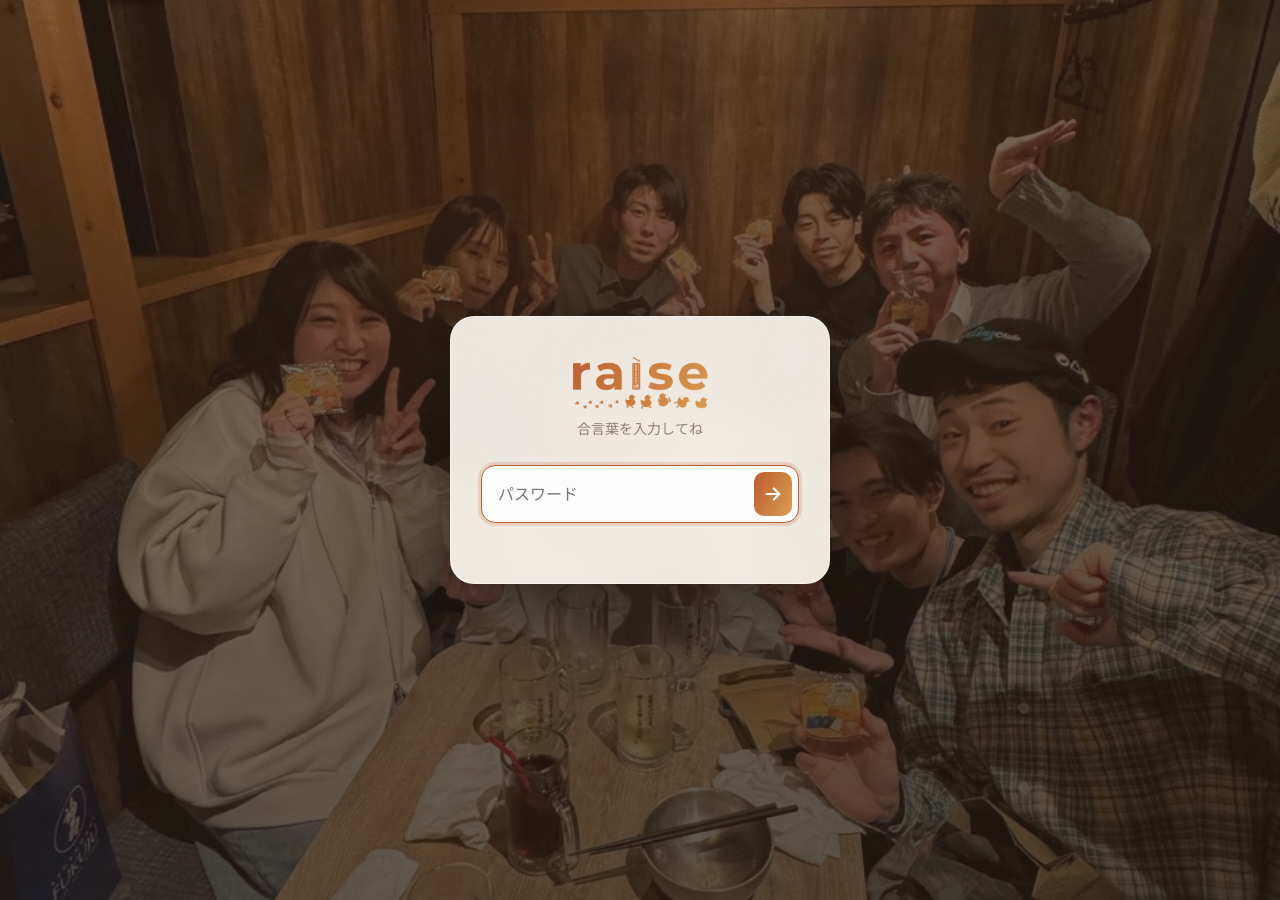
==== commit 06d2faba: "サイトアイコン(ファビコン/アプリアイコン)を追加：raiseオレンジロゴ オレンジ地×白ロゴのアイコンを raise-logo.png から生成（32/180/192/512＋favicon.ico" ====
--- a/index.html
+++ b/index.html
@@ -8,6 +8,11 @@
   <meta name="format-detection" content="telephone=no, date=no, address=no, email=no" />
   <title>raise | Badminton Team</title>
   <meta name="description" content="バドミントンチーム raise の公式ホームページ。神戸市バドミントン大会 春季リーグ戦 男子5部A 優勝。一緒に高みを目指す仲間を募集中。" />
+  <!-- ファビコン / アプリアイコン（raiseオレンジロゴ） -->
+  <link rel="icon" href="favicon.ico?v=20260613" sizes="any" />
+  <link rel="icon" type="image/png" sizes="32x32" href="images/icons/favicon-32.png?v=20260613" />
+  <link rel="apple-touch-icon" href="images/icons/apple-touch-icon.png?v=20260613" />
+  <link rel="manifest" href="site.webmanifest?v=20260613" />
   <link rel="preconnect" href="https://fonts.googleapis.com" />
   <link rel="preconnect" href="https://fonts.gstatic.com" crossorigin />
   <link href="https://fonts.googleapis.com/css2?family=Fraunces:ital,opsz,wght@0,9..144,500;0,9..144,600;0,9..144,900;1,9..144,500&family=Inter:wght@400;500;600;700;800;900&family=Noto+Sans+JP:wght@400;500;700;900&family=Shippori+Mincho:wght@500;600;700;800&display=swap" rel="stylesheet" />
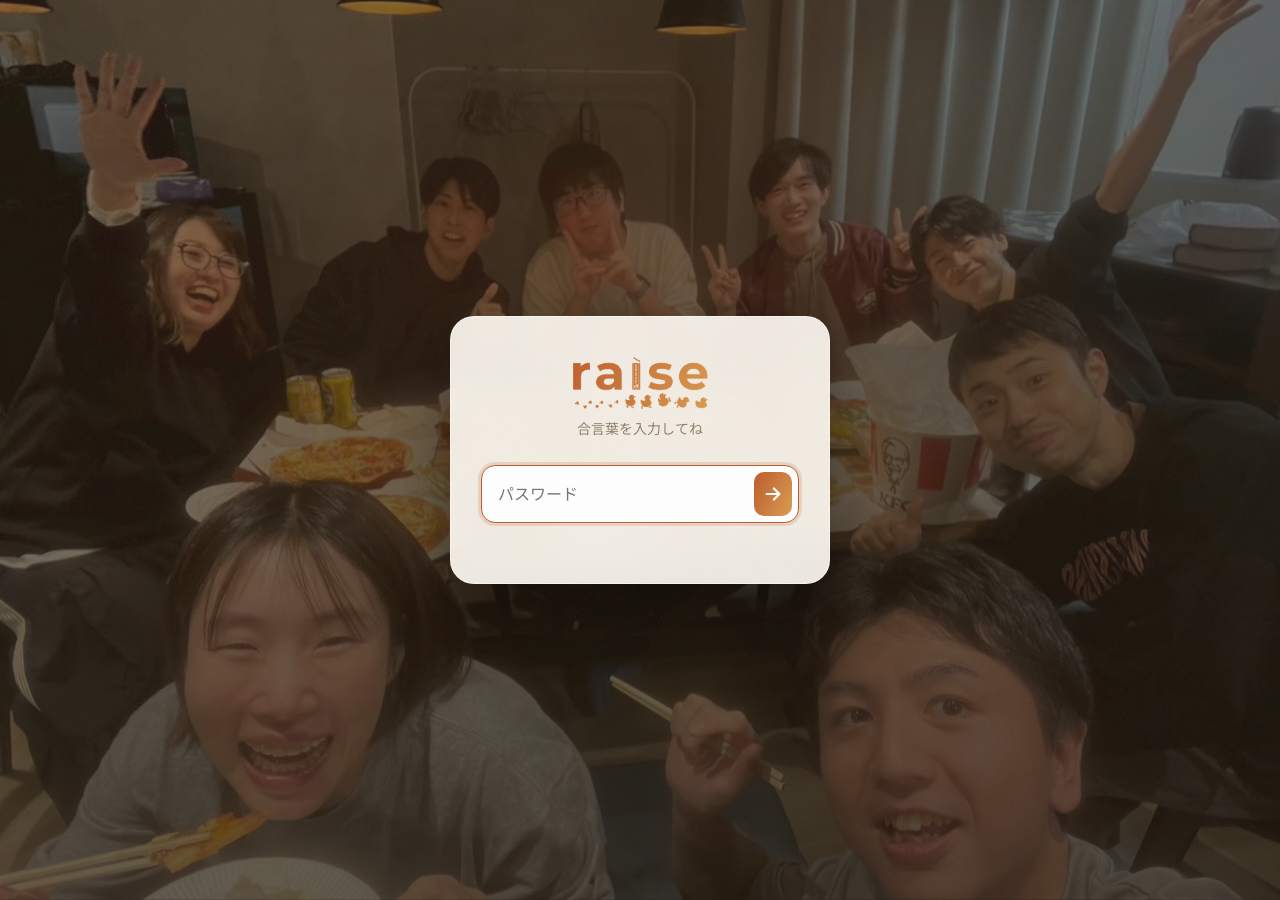
==== commit f3d8fc6d: "カレンダー/通知/問い合わせ/ギャラリーの実状整合と改善 - カレンダー: 今日を強調(太枠+色)、過去と翌々月末より後は選択不可・カードも出さない - 凡例を実状に整合: ◎=2面以上の空き / ○" ====
--- a/index.html
+++ b/index.html
@@ -16,7 +16,7 @@
   <link rel="preconnect" href="https://fonts.googleapis.com" />
   <link rel="preconnect" href="https://fonts.gstatic.com" crossorigin />
   <link href="https://fonts.googleapis.com/css2?family=Fraunces:ital,opsz,wght@0,9..144,500;0,9..144,600;0,9..144,900;1,9..144,500&family=Inter:wght@400;500;600;700;800;900&family=Noto+Sans+JP:wght@400;500;700;900&family=Shippori+Mincho:wght@500;600;700;800&display=swap" rel="stylesheet" />
-  <link rel="stylesheet" href="styles.css?v=20260613e" />
+  <link rel="stylesheet" href="styles.css?v=20260613f" />
 </head>
 <body>
   <!-- ===== ログインゲート ===== -->
@@ -303,12 +303,12 @@
           <div class="cal__slots" id="calSlots" role="tablist" aria-label="時間帯の選択"></div>
         </div>
         <div class="cal__legend">
-          <span><i class="dot dot--ok2"></i>2面以上</span>
+          <span><i class="dot dot--ok2"></i>2面以上の空き</span>
           <span><i class="dot dot--ok"></i>空き</span>
-          <span><i class="dot dot--full"></i>予約済み</span>
+          <span><i class="dot dot--full"></i>空きなし</span>
           <span><i class="dot dot--closed"></i>休館</span>
-          <span><i class="dot dot--none"></i>情報なし</span>
-          <span class="cal__taphint">日付をタップで全時間帯を表示</span>
+          <span><span class="cal__legend-num">2</span>空き施設数</span>
+          <span class="cal__taphint">日付をタップで時間帯ごとの空きを表示</span>
         </div>
         <div class="cal__weekdays">
           <span>日</span><span>月</span><span>火</span><span>水</span><span>木</span><span>金</span><span>土</span>
@@ -321,7 +321,7 @@
         </p>
       </div>
       <div class="cal__notify is-hidden" id="calNotify">
-        <p class="cal__notifylead">21:00〜23:00などに空きが出たらLINEでお知らせ。友だち追加で受け取れます。</p>
+        <p class="cal__notifylead">磯上・須磨・垂水・東灘の <strong>21:00〜23:00</strong> に空き枠が出たら、LINEでお知らせします。</p>
         <a id="lineAddBtn" class="btn line-btn" href="#" target="_blank" rel="noopener">
           <svg viewBox="0 0 24 24" width="20" height="20" fill="currentColor" aria-hidden="true"><path d="M12 2C6.5 2 2 5.7 2 10.2c0 4 3.6 7.4 8.5 8 .33.07.78.22.9.5.1.26.07.66.03.92l-.14.86c-.04.26-.2 1 .9.55 1.1-.46 5.9-3.48 8.05-5.96C21.6 13.4 22 11.9 22 10.2 22 5.7 17.5 2 12 2Z"/></svg>
           LINEで空き通知を受け取る
@@ -392,7 +392,7 @@
       </div>
       <form class="contact__form reveal" id="contactForm" autocomplete="on">
         <input type="text" id="cfName" placeholder="お名前" aria-label="お名前" required />
-        <input type="text" id="cfEmail" placeholder="連絡先（メールアドレス または LINE名など）" aria-label="連絡先" autocomplete="email" required />
+        <input type="email" id="cfEmail" placeholder="メールアドレス（必須）" aria-label="メールアドレス" autocomplete="email" required />
         <textarea id="cfMessage" placeholder="メッセージ" aria-label="メッセージ" rows="5" required></textarea>
         <!-- スパム対策の隠し項目（人間は入力しない） -->
         <input type="text" id="cfCompany" tabindex="-1" autocomplete="off" aria-hidden="true" class="is-hidden" />
@@ -438,6 +438,6 @@
   <div class="grain" aria-hidden="true"></div>
 
   <!-- ?v= はキャッシュ対策。script.js / styles.css を更新したらこの番号も上げる -->
-  <script src="script.js?v=20260613e"></script>
+  <script src="script.js?v=20260613f"></script>
 </body>
 </html>
--- a/styles.css
+++ b/styles.css
@@ -904,6 +904,12 @@
   margin-bottom: 14px;
 }
 .cal__legend span { display: inline-flex; align-items: center; gap: 6px; }
+.cal__legend-num {
+  display: inline-grid; place-items: center;
+  min-width: 16px; height: 16px; padding: 0 4px;
+  border-radius: 999px; background: #3f9b6b; color: #fff;
+  font-size: 10px; font-weight: 800; line-height: 1;
+}
 .dot { width: 10px; height: 10px; border-radius: 50%; display: inline-block; }
 .dot--ok { background: #3f9b6b; }
 .dot--ok2 { background: #2f8d5e; box-shadow: 0 0 0 2px rgba(47,141,94,0.35); }
@@ -943,7 +949,12 @@
 .cal__cell--empty { background: transparent; }
 .cal__cell { cursor: pointer; font-family: inherit; }
 .cal__cell--empty { cursor: default; }
-.cal__cell--today { border-color: var(--brand); }
+/* 今日を強調：太い枠＋ブランド色の数字 */
+.cal__cell--today { border: 2px solid var(--brand); box-shadow: 0 0 0 2px rgba(194, 98, 46, 0.22); }
+.cal__cell--today .num { color: var(--brand); font-weight: 800; }
+/* 範囲外（過去 / 翌々月末より後）は選べない＝薄く・操作不可 */
+.cal__cell--disabled { background: transparent; cursor: default; opacity: 0.32; }
+.cal__cell--disabled .num { color: var(--muted); }
 .cal__cell--sel { outline: 2px solid var(--brand); outline-offset: 1px; }
 .cal__cell .num { color: var(--text); }
 .cal__cell--ok { background: rgba(63, 155, 107, 0.14); }
@@ -1371,30 +1382,32 @@
      マーキー／グレイン／フッター刷新／カレンダー安定化）
    ===================================================================== */
 
-/* ===== Gallery: 行優先グリッド（左上→右上→左下…の並び・全体表示） ===== */
+/* ===== Gallery: justified（両端ぞろえ）レイアウト =====
+   左上→右上→…の行優先で、各行を横幅いっぱいに詰める。高さは行ごとに揃え、
+   幅は写真の縦横比に応じて変える＝トリミングなし・空白なし（JSで実寸を計算）。 */
 .gallery-grid {
-  column-count: unset;
-  column-gap: unset;
-  display: grid;
-  grid-template-columns: repeat(3, 1fr);
-  align-items: start;       /* 各画像は行の上端ぞろえ（高さは自然のまま） */
-  gap: 14px;
-  max-width: 860px;
+  display: flex;
+  flex-wrap: wrap;
+  align-content: flex-start;
+  gap: 8px;
+  max-width: 900px;
   margin: 0 auto;
 }
 .gallery__item {
   margin: 0;
-  break-inside: auto;
-  border-radius: 18px;
+  height: 220px;            /* 初期値。JSが縦横比に合わせて幅/高さを上書き */
+  flex: 0 0 auto;
+  border-radius: 14px;
   overflow: hidden;
   box-shadow: var(--shadow-soft);
   cursor: zoom-in;
   position: relative;
 }
-/* 写真は自然な縦横比で全体表示（横長でも切れない） */
+/* 箱の縦横比＝写真の縦横比に合わせるので cover でも切れない */
 .gallery__item img {
   width: 100%;
-  height: auto;
+  height: 100%;
+  object-fit: cover;
   display: block;
   transition: transform 0.8s var(--ease);
 }
@@ -1413,7 +1426,8 @@
   .gallery__item:hover::after { opacity: 1; }
 }
 @media (max-width: 560px) {
-  .gallery-grid { grid-template-columns: repeat(2, 1fr); gap: 10px; }
+  .gallery-grid { gap: 6px; }
+  .gallery__item { height: 150px; }
 }
 
 /* ===== Lightbox ===== */
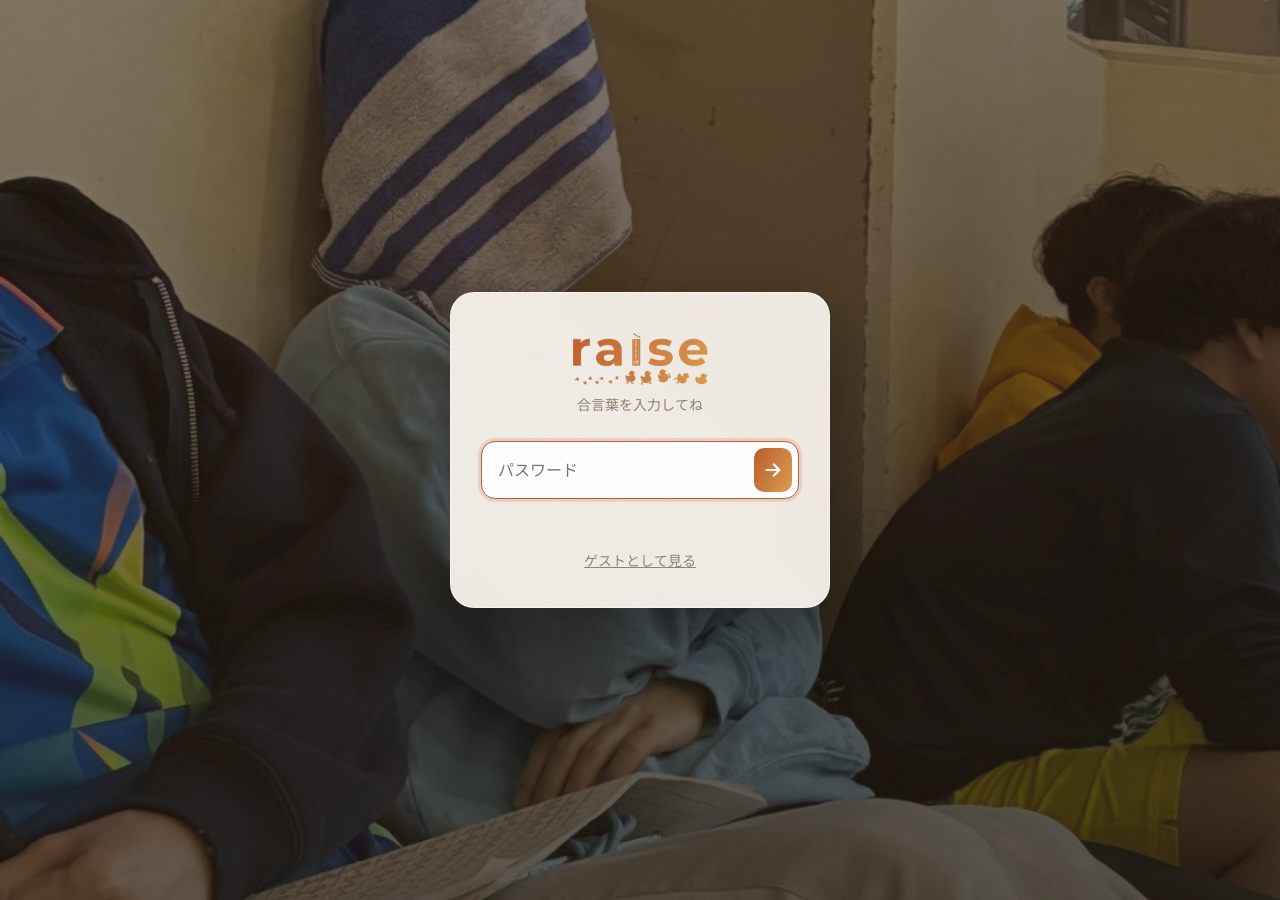
==== commit ce6e22ce: "ゲストログイン＋準備中表記 - ログイン画面に『ゲストとして見る』を追加。ゲストは合言葉なしで閲覧でき、   ギャラリーと非公開動画は『メンバー限定の機能です』表示に（限定公開はそのまま閲覧可）。  " ====
--- a/index.html
+++ b/index.html
@@ -16,7 +16,7 @@
   <link rel="preconnect" href="https://fonts.googleapis.com" />
   <link rel="preconnect" href="https://fonts.gstatic.com" crossorigin />
   <link href="https://fonts.googleapis.com/css2?family=Fraunces:ital,opsz,wght@0,9..144,500;0,9..144,600;0,9..144,900;1,9..144,500&family=Inter:wght@400;500;600;700;800;900&family=Noto+Sans+JP:wght@400;500;700;900&family=Shippori+Mincho:wght@500;600;700;800&display=swap" rel="stylesheet" />
-  <link rel="stylesheet" href="styles.css?v=20260613f" />
+  <link rel="stylesheet" href="styles.css?v=20260613h" />
 </head>
 <body>
   <!-- ===== ログインゲート ===== -->
@@ -47,6 +47,7 @@
         </button>
       </div>
       <p id="loginError" class="login__error" role="alert"></p>
+      <button type="button" class="login__guest" id="guestBtn">ゲストとして見る</button>
     </form>
   </div>
 
@@ -303,10 +304,10 @@
           <div class="cal__slots" id="calSlots" role="tablist" aria-label="時間帯の選択"></div>
         </div>
         <div class="cal__legend">
-          <span><i class="dot dot--ok2"></i>2面以上の空き</span>
-          <span><i class="dot dot--ok"></i>空き</span>
-          <span><i class="dot dot--full"></i>空きなし</span>
-          <span><i class="dot dot--closed"></i>休館</span>
+          <span><b class="cal__legmark cal__legmark--ok2">◎</b>2面以上の空き</span>
+          <span><b class="cal__legmark cal__legmark--ok">○</b>空き</span>
+          <span><b class="cal__legmark cal__legmark--full">×</b>空きなし</span>
+          <span><b class="cal__legmark cal__legmark--closed">休</b>休館</span>
           <span><span class="cal__legend-num">2</span>空き施設数</span>
           <span class="cal__taphint">日付をタップで時間帯ごとの空きを表示</span>
         </div>
@@ -328,8 +329,8 @@
         </a>
       </div>
       <div class="cal__attackwrap">
-        <a class="btn btn--primary" href="tools/yoyaku.html">⏱ 予約アタック準備を開く</a>
-        <p class="cal__attackhint">0時の先着予約に向けた時計＆手順メモ（別ページ）</p>
+        <a class="btn btn--primary" href="tools/yoyaku.html">⏱ 予約アタック準備 <span class="badge-soon">準備中</span></a>
+        <p class="cal__attackhint">0時の先着予約に向けた時計＆手順メモ（別ページ）。この機能は準備中です。</p>
       </div>
     </section>
 
@@ -372,10 +373,10 @@
     <section class="section join" id="join">
       <div class="join__card reveal">
         <p class="section__tag">MEMBERS</p>
-        <h2 class="join__title">次のシーズンも、高みへ。</h2>
+        <h2 class="join__title">メンバー紹介 <span class="badge-soon">準備中</span></h2>
         <p class="join__lead">
-          連絡はチームのLINEで。<br />
-          次も、みんなで全力で勝ちにいこう。
+          メンバー紹介・募集ページは準備中です。<br />
+          連絡はチームのLINEで。次も、みんなで全力で勝ちにいこう。
         </p>
         <div class="join__actions">
           <a href="#top" class="btn btn--primary">トップへ戻る</a>
@@ -438,6 +439,6 @@
   <div class="grain" aria-hidden="true"></div>
 
   <!-- ?v= はキャッシュ対策。script.js / styles.css を更新したらこの番号も上げる -->
-  <script src="script.js?v=20260613f"></script>
+  <script src="script.js?v=20260613h"></script>
 </body>
 </html>
--- a/styles.css
+++ b/styles.css
@@ -894,6 +894,7 @@
   transition: background 0.2s, border-color 0.2s;
 }
 .cal__navbtn:hover { border-color: var(--brand); }
+.cal__navbtn:disabled { opacity: 0.3; cursor: default; border-color: var(--line); }
 .cal__month { font-weight: 800; font-size: 17px; min-width: 120px; text-align: center; }
 .cal__legend {
   display: flex;
@@ -910,6 +911,12 @@
   border-radius: 999px; background: #3f9b6b; color: #fff;
   font-size: 10px; font-weight: 800; line-height: 1;
 }
+/* 凡例の記号（カレンダーのマークと同じ ◎○×休） */
+.cal__legmark { font-weight: 800; font-size: 14px; line-height: 1; }
+.cal__legmark--ok2 { color: #2f8d5e; }
+.cal__legmark--ok { color: #3f9b6b; }
+.cal__legmark--full { color: #c0563f; }
+.cal__legmark--closed { color: var(--muted); }
 .dot { width: 10px; height: 10px; border-radius: 50%; display: inline-block; }
 .dot--ok { background: #3f9b6b; }
 .dot--ok2 { background: #2f8d5e; box-shadow: 0 0 0 2px rgba(47,141,94,0.35); }
@@ -1688,6 +1695,32 @@
 .contact__form .btn { align-self: center; margin-top: 4px; }
 .contact__msg { text-align: center; font-size: 13px; color: var(--brand); min-height: 18px; font-weight: 600; }
 
+/* ゲスト用「メンバー限定の機能です」プレースホルダ */
+.locked { text-align: center; padding: 44px 20px; color: var(--muted); }
+.locked__icon { font-size: 30px; display: block; margin-bottom: 10px; }
+.locked__title { font-weight: 800; color: var(--text); margin: 0 0 4px; }
+.locked__sub { font-size: 13px; margin: 0; }
+/* ゲストは編集・追加系を隠す */
+body.is-guest .gallery-tools,
+body.is-guest #videoEditHint,
+body.is-guest #videoUploader,
+body.is-guest #photoUploader,
+body.is-guest #galleryEditActions,
+body.is-guest #galleryEditHint { display: none !important; }
+/* ログインのゲストボタン */
+.login__guest {
+  margin-top: 16px; background: none; border: 0; padding: 4px;
+  color: var(--muted); font: inherit; font-size: 14px; text-decoration: underline;
+  cursor: pointer;
+}
+.login__guest:hover { color: var(--brand); }
+/* 準備中バッジ */
+.badge-soon {
+  display: inline-block; font-size: 11px; font-weight: 800; padding: 2px 9px;
+  border-radius: 999px; background: var(--brand); color: #fff;
+  vertical-align: middle; margin-left: 8px;
+}
+
 /* ===== Film grain ===== */
 .grain {
   position: fixed;
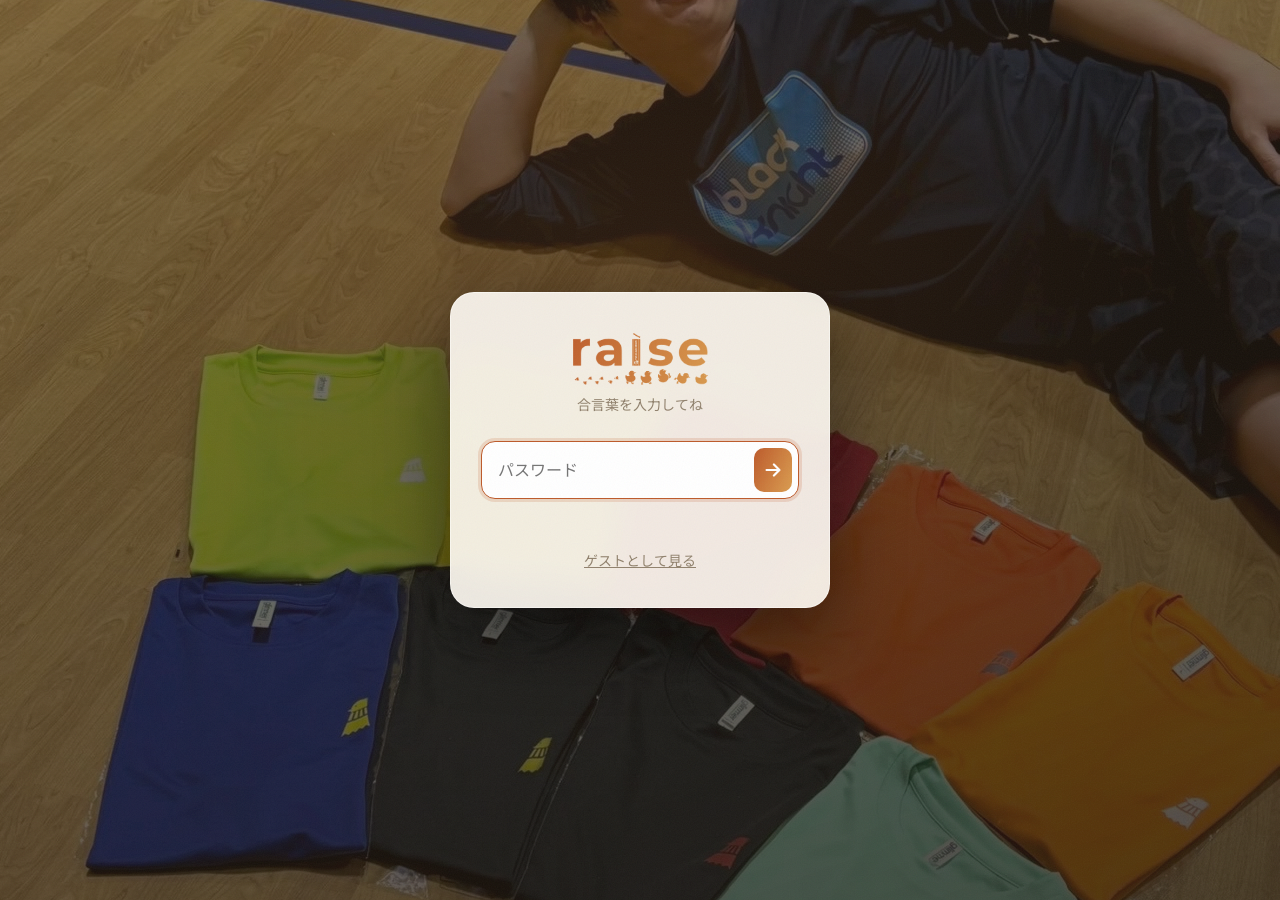
==== commit 7307ff24: "限定公開: メンバーは自動解錠（パスワード不要）／説明文を更新 - 合言葉ログイン済みメンバーは限定公開動画を自動で開く（パスワード要求なし）。   ゲストは従来どおりフォームに番号を入れて閲覧。復号" ====
--- a/index.html
+++ b/index.html
@@ -16,7 +16,7 @@
   <link rel="preconnect" href="https://fonts.googleapis.com" />
   <link rel="preconnect" href="https://fonts.gstatic.com" crossorigin />
   <link href="https://fonts.googleapis.com/css2?family=Fraunces:ital,opsz,wght@0,9..144,500;0,9..144,600;0,9..144,900;1,9..144,500&family=Inter:wght@400;500;600;700;800;900&family=Noto+Sans+JP:wght@400;500;700;900&family=Shippori+Mincho:wght@500;600;700;800&display=swap" rel="stylesheet" />
-  <link rel="stylesheet" href="styles.css?v=20260613h" />
+  <link rel="stylesheet" href="styles.css?v=20260613i" />
 </head>
 <body>
   <!-- ===== ログインゲート ===== -->
@@ -254,7 +254,7 @@
           <span class="vault__lock"><svg viewBox="0 0 24 24" fill="none" stroke="currentColor" stroke-width="1.7" stroke-linecap="round" stroke-linejoin="round"><path d="M9.5 14.5 14.5 9.5"/><path d="M11.4 7.6 13 6a3.7 3.7 0 0 1 5.2 5.2l-1.6 1.6"/><path d="M12.6 16.4 11 18a3.7 3.7 0 0 1-5.2-5.2l1.6-1.6"/></svg></span>
           <div>
             <strong>限定公開動画（メンバー限定）</strong>
-            <p>メンバー限定の動画。パスワードを入力してね</p>
+            <p>メンバー限定の動画。パスワードを入力すればゲストも見られます。</p>
           </div>
         </div>
         <form class="vault__form" id="vaultForm" autocomplete="off">
@@ -439,6 +439,6 @@
   <div class="grain" aria-hidden="true"></div>
 
   <!-- ?v= はキャッシュ対策。script.js / styles.css を更新したらこの番号も上げる -->
-  <script src="script.js?v=20260613h"></script>
+  <script src="script.js?v=20260613i"></script>
 </body>
 </html>
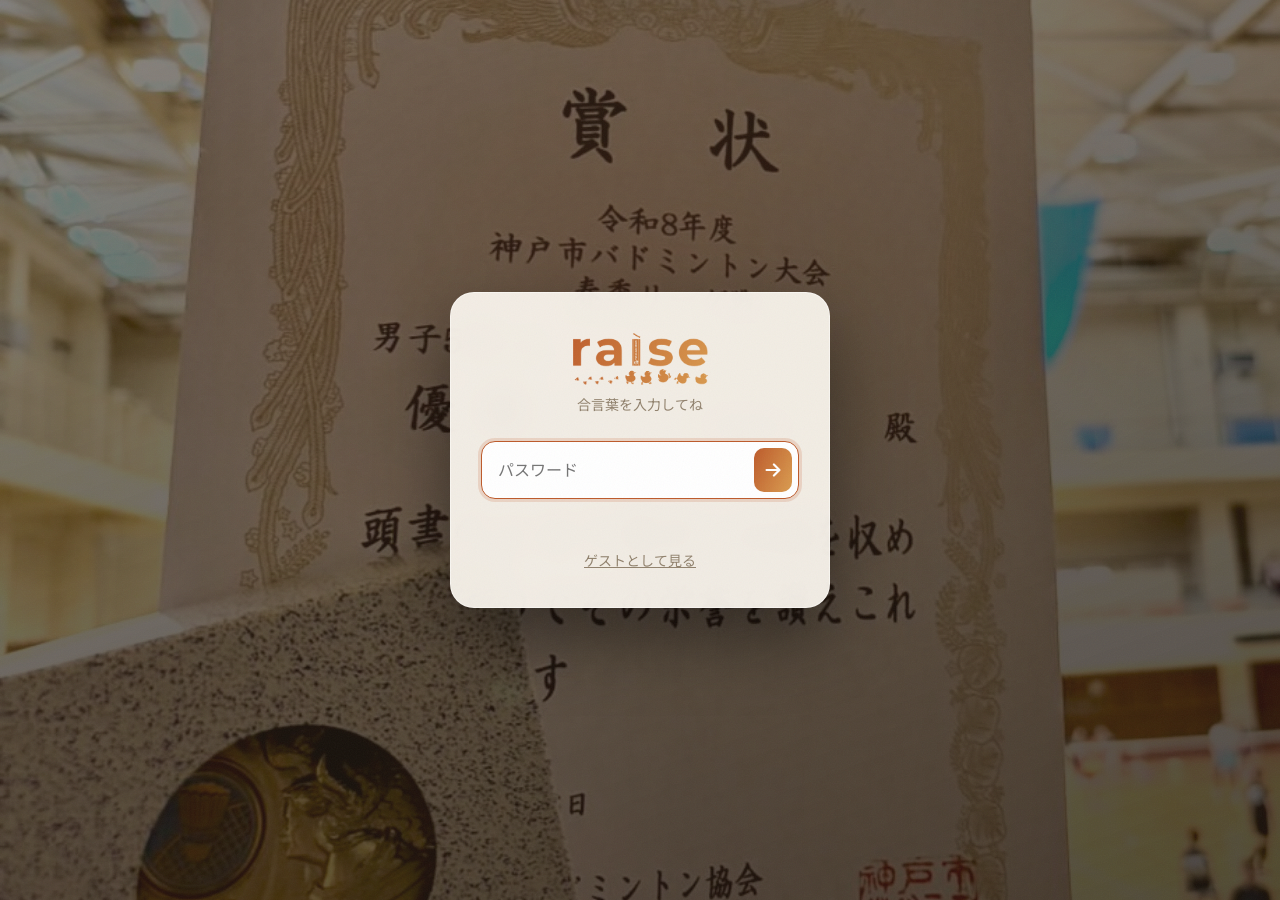
==== commit e0a98cb7: "限定公開動画の見出しから（メンバー限定）の注記を削除。?v=20260613j" ====
--- a/index.html
+++ b/index.html
@@ -16,7 +16,7 @@
   <link rel="preconnect" href="https://fonts.googleapis.com" />
   <link rel="preconnect" href="https://fonts.gstatic.com" crossorigin />
   <link href="https://fonts.googleapis.com/css2?family=Fraunces:ital,opsz,wght@0,9..144,500;0,9..144,600;0,9..144,900;1,9..144,500&family=Inter:wght@400;500;600;700;800;900&family=Noto+Sans+JP:wght@400;500;700;900&family=Shippori+Mincho:wght@500;600;700;800&display=swap" rel="stylesheet" />
-  <link rel="stylesheet" href="styles.css?v=20260613i" />
+  <link rel="stylesheet" href="styles.css?v=20260613j" />
 </head>
 <body>
   <!-- ===== ログインゲート ===== -->
@@ -253,7 +253,7 @@
         <div class="vault__head">
           <span class="vault__lock"><svg viewBox="0 0 24 24" fill="none" stroke="currentColor" stroke-width="1.7" stroke-linecap="round" stroke-linejoin="round"><path d="M9.5 14.5 14.5 9.5"/><path d="M11.4 7.6 13 6a3.7 3.7 0 0 1 5.2 5.2l-1.6 1.6"/><path d="M12.6 16.4 11 18a3.7 3.7 0 0 1-5.2-5.2l1.6-1.6"/></svg></span>
           <div>
-            <strong>限定公開動画（メンバー限定）</strong>
+            <strong>限定公開動画</strong>
             <p>メンバー限定の動画。パスワードを入力すればゲストも見られます。</p>
           </div>
         </div>
@@ -439,6 +439,6 @@
   <div class="grain" aria-hidden="true"></div>
 
   <!-- ?v= はキャッシュ対策。script.js / styles.css を更新したらこの番号も上げる -->
-  <script src="script.js?v=20260613i"></script>
+  <script src="script.js?v=20260613j"></script>
 </body>
 </html>
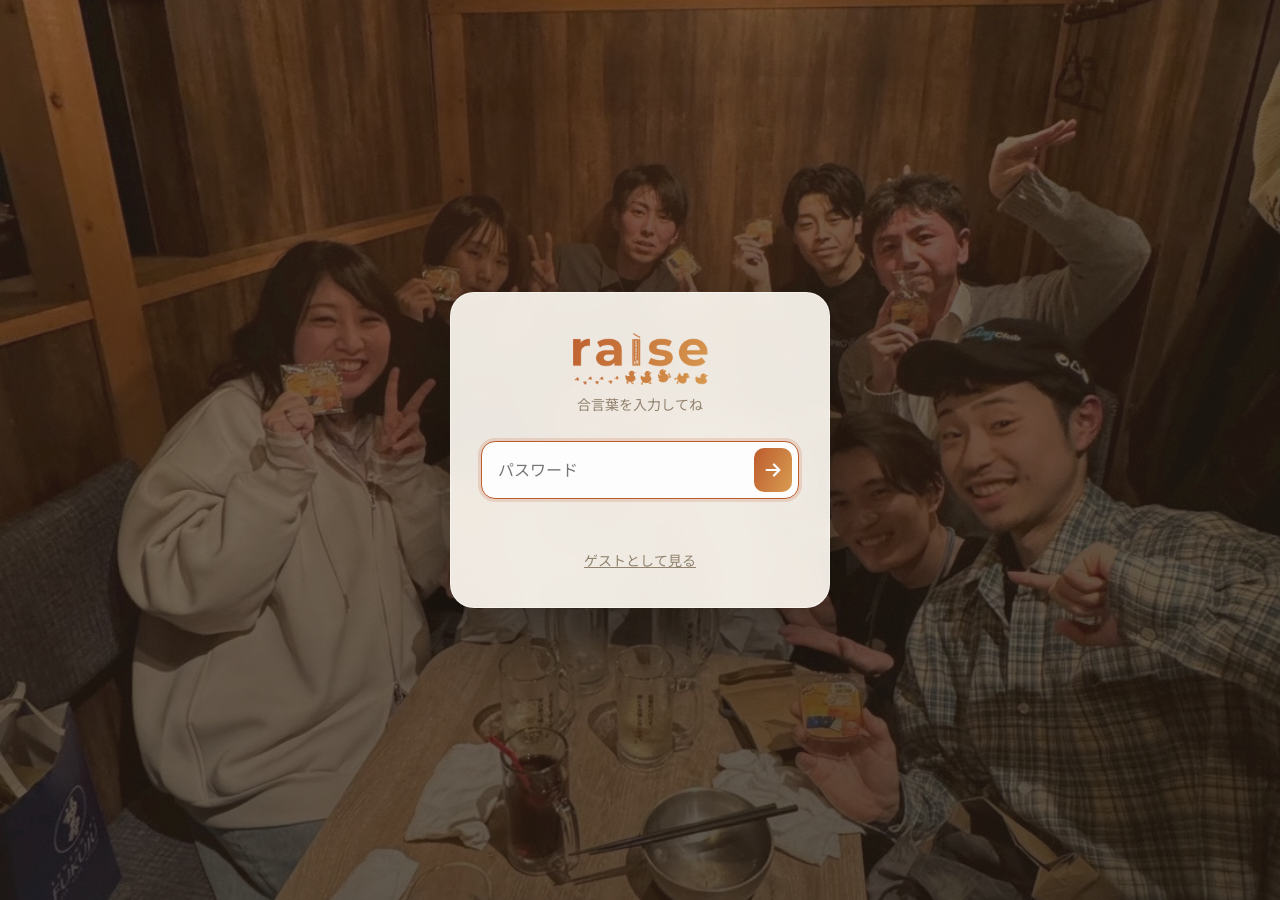
==== commit 01f640a4: "見た目調整: チャプターごとに背景を交互に変える／ヘッダーをサイドバー色に - 章ごとに全幅の薄い帯を交互に敷いて区切りを付ける（champions/gallery/availability/cont" ====
--- a/index.html
+++ b/index.html
@@ -16,7 +16,7 @@
   <link rel="preconnect" href="https://fonts.googleapis.com" />
   <link rel="preconnect" href="https://fonts.gstatic.com" crossorigin />
   <link href="https://fonts.googleapis.com/css2?family=Fraunces:ital,opsz,wght@0,9..144,500;0,9..144,600;0,9..144,900;1,9..144,500&family=Inter:wght@400;500;600;700;800;900&family=Noto+Sans+JP:wght@400;500;700;900&family=Shippori+Mincho:wght@500;600;700;800&display=swap" rel="stylesheet" />
-  <link rel="stylesheet" href="styles.css?v=20260613j" />
+  <link rel="stylesheet" href="styles.css?v=20260614a" />
 </head>
 <body>
   <!-- ===== ログインゲート ===== -->
@@ -376,7 +376,7 @@
         <h2 class="join__title">メンバー紹介 <span class="badge-soon">準備中</span></h2>
         <p class="join__lead">
           メンバー紹介・募集ページは準備中です。<br />
-          連絡はチームのLINEで。次も、みんなで全力で勝ちにいこう。
+          連絡はチームのLINEで。次も全力で勝ちにいこう！
         </p>
         <div class="join__actions">
           <a href="#top" class="btn btn--primary">トップへ戻る</a>
@@ -393,7 +393,7 @@
       </div>
       <form class="contact__form reveal" id="contactForm" autocomplete="on">
         <input type="text" id="cfName" placeholder="お名前" aria-label="お名前" required />
-        <input type="email" id="cfEmail" placeholder="メールアドレス（必須）" aria-label="メールアドレス" autocomplete="email" required />
+        <input type="email" id="cfEmail" placeholder="メールアドレス" aria-label="メールアドレス" autocomplete="email" required />
         <textarea id="cfMessage" placeholder="メッセージ" aria-label="メッセージ" rows="5" required></textarea>
         <!-- スパム対策の隠し項目（人間は入力しない） -->
         <input type="text" id="cfCompany" tabindex="-1" autocomplete="off" aria-hidden="true" class="is-hidden" />
@@ -439,6 +439,6 @@
   <div class="grain" aria-hidden="true"></div>
 
   <!-- ?v= はキャッシュ対策。script.js / styles.css を更新したらこの番号も上げる -->
-  <script src="script.js?v=20260613j"></script>
+  <script src="script.js?v=20260614a"></script>
 </body>
 </html>
--- a/styles.css
+++ b/styles.css
@@ -136,11 +136,14 @@
   align-items: center;
   justify-content: space-between;
   padding: 18px clamp(20px, 5vw, 48px);
+  /* サイドバー（モバイルメニュー）と同じ色 */
+  background: rgba(247, 240, 228, 0.97);
+  backdrop-filter: blur(14px);
+  -webkit-backdrop-filter: blur(14px);
   transition: background 0.3s, backdrop-filter 0.3s, padding 0.3s, box-shadow 0.3s;
 }
 .header.scrolled {
-  background: rgba(245, 236, 220, 0.85);
-  backdrop-filter: blur(14px);
+  background: rgba(247, 240, 228, 0.97);
   box-shadow: 0 4px 20px rgba(80, 55, 25, 0.08);
   padding-top: 12px;
   padding-bottom: 12px;
@@ -329,6 +332,17 @@
   max-width: var(--maxw);
   margin: 0 auto;
   padding: clamp(70px, 12vw, 130px) clamp(20px, 5vw, 48px);
+}
+/* チャプターごとに背景をちょこっと変える（全幅の帯を交互に敷く） */
+#champions, #gallery, #availability, #contact { position: relative; }
+#champions::before, #gallery::before, #availability::before, #contact::before {
+  content: "";
+  position: absolute;
+  z-index: -1;
+  top: 0; bottom: 0; left: 50%;
+  transform: translateX(-50%);
+  width: 100vw;
+  background: var(--bg-soft);
 }
 .section__head { text-align: center; margin-bottom: 56px; }
 .section__tag {
